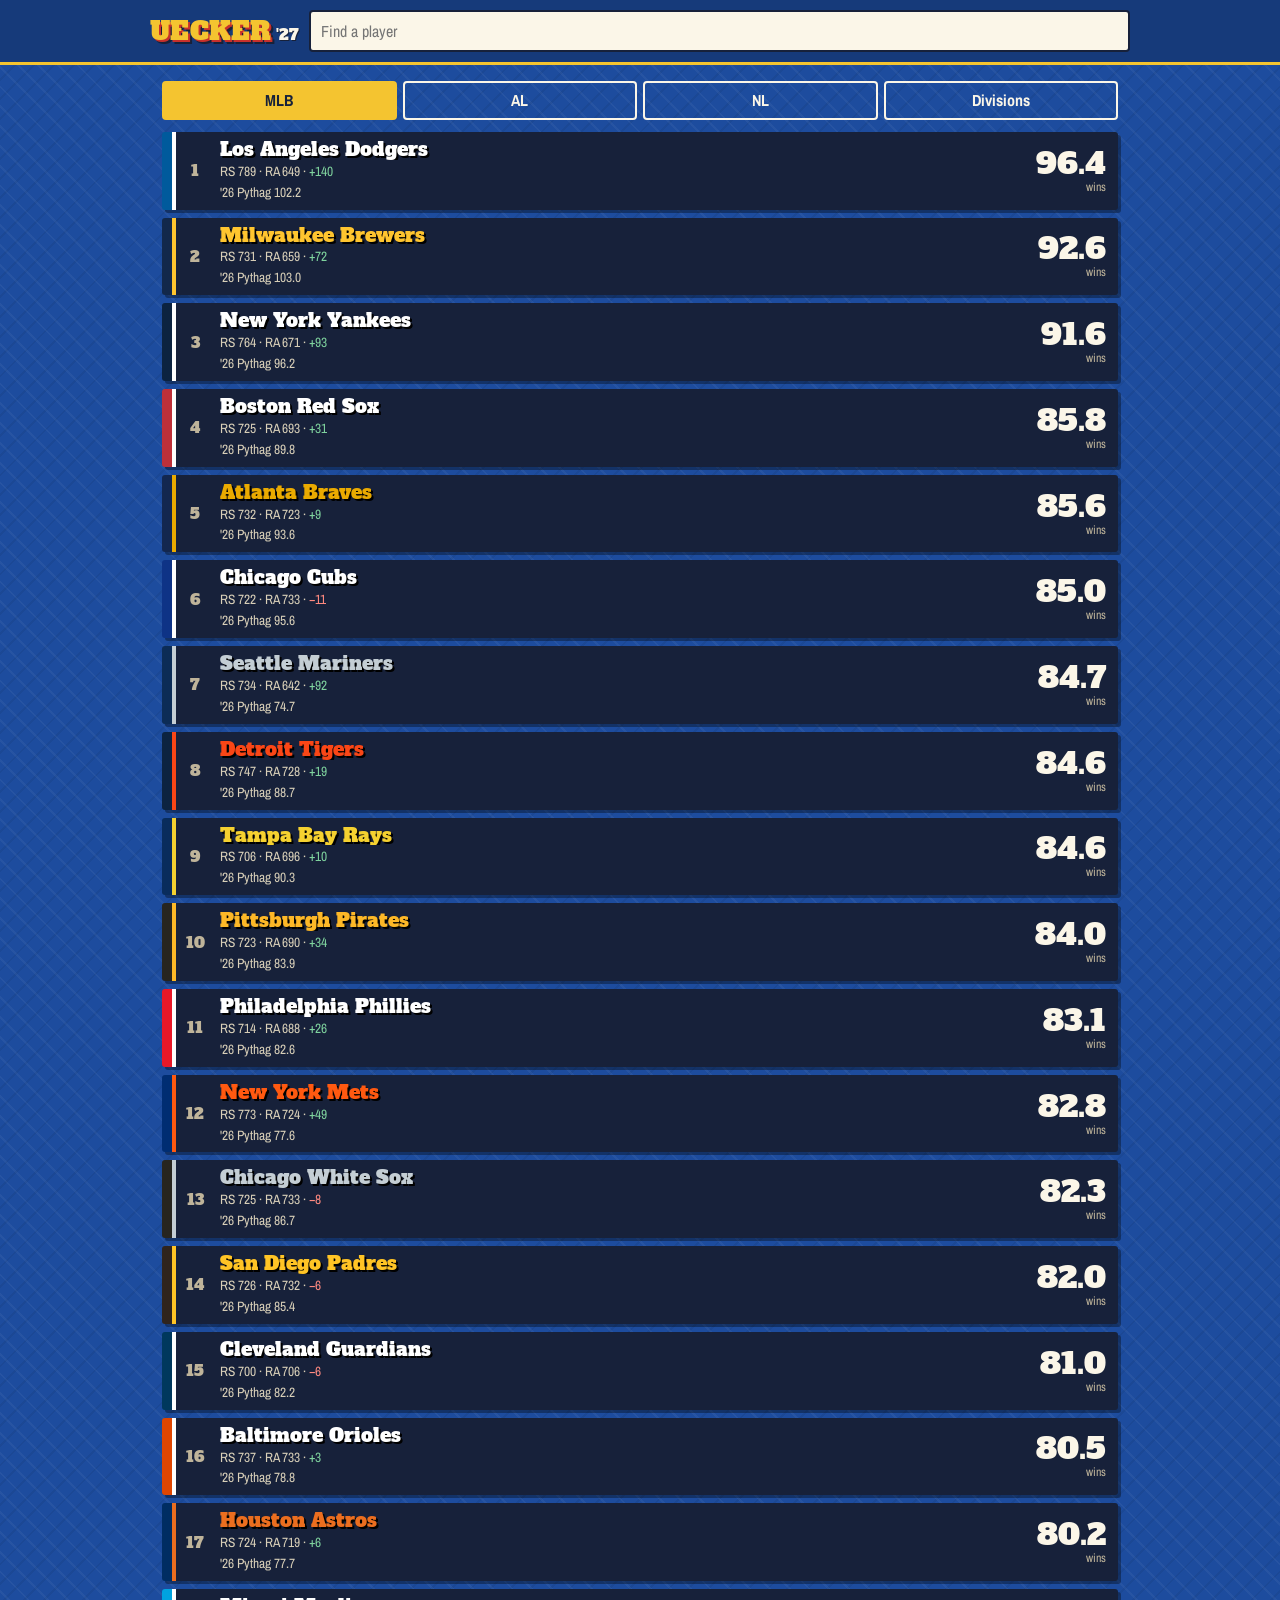
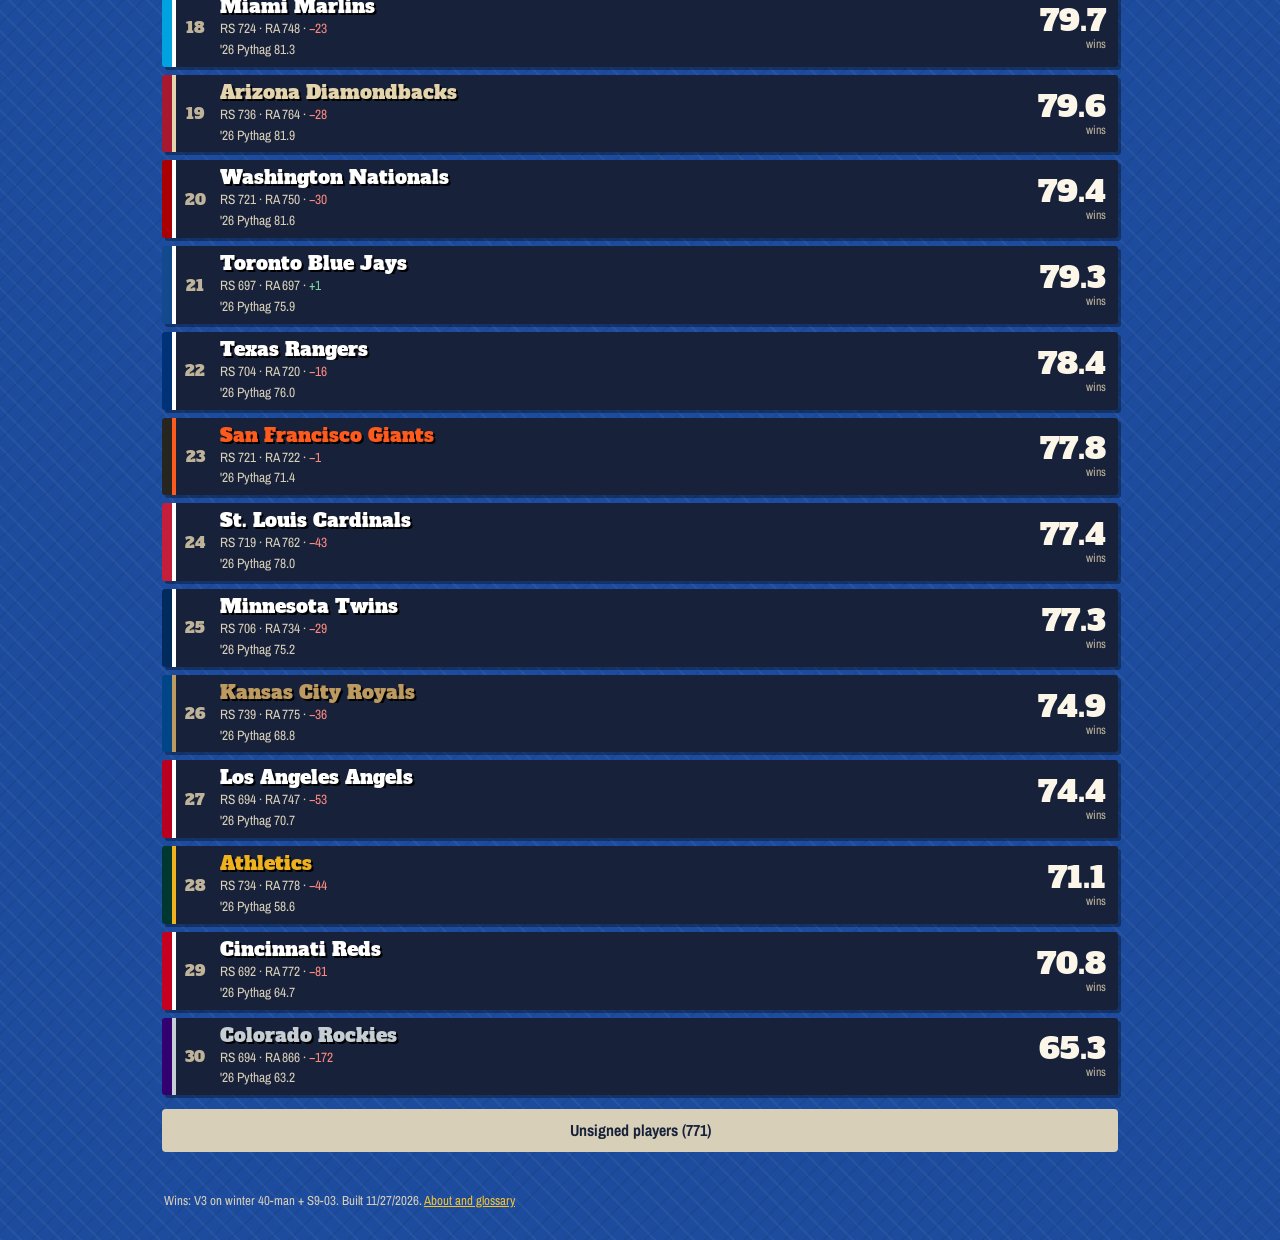
==== site/index.html @ bbf01ca7 "App v1: export 2027 projections, PWA (board, team cards, search, offline), Pages deploy Co-Authored-" ====
<!doctype html>
<html lang="en">
<head>
<meta charset="utf-8">
<meta name="viewport" content="width=device-width, initial-scale=1, viewport-fit=cover">
<meta name="theme-color" content="#163A7A">
<meta name="color-scheme" content="light">
<title>UECKER '27: MLB projections</title>
<link rel="manifest" href="manifest.webmanifest">
<link rel="apple-touch-icon" href="icons/apple-touch-icon.png">
<link rel="preconnect" href="https://fonts.googleapis.com">
<link rel="preconnect" href="https://fonts.gstatic.com" crossorigin>
<link href="https://fonts.googleapis.com/css2?family=Alfa+Slab+One&family=Archivo+Narrow:wght@400;700&family=Courier+Prime:wght@400;700&display=swap" rel="stylesheet">
<style>
/* UECKER app v1. Original 1980s-card-inspired design; no real card-maker marks, team logos or photos. */
:root{
  --wax:#1D4C9E; --wax-dk:#163A7A; --ink:#17213A; --stock:#D8CFB8; --stock-dk:#BFB49A;
  --yellow:#F4C430; --wood:#5B3A22; --wood-lt:#8A5A35; --red:#C8302C; --green:#1F7A4A; --paper:#FBF6E8;
  --slab:"Alfa Slab One",Rockwell,"Roboto Slab",Georgia,serif;
  --body:"Archivo Narrow","Arial Narrow",system-ui,sans-serif;
  --type:"Courier Prime","Courier New",monospace;
}
*{box-sizing:border-box}
html{-webkit-text-size-adjust:100%}
body{margin:0;min-height:100vh;color:var(--paper);font-family:var(--body);font-size:16px;line-height:1.4;
  background:var(--wax);
  background-image:repeating-linear-gradient(45deg,rgba(255,255,255,.045) 0 2px,transparent 2px 14px),
                   repeating-linear-gradient(-45deg,rgba(0,0,0,.06) 0 2px,transparent 2px 14px);}
a{color:inherit}
button{font:inherit;color:inherit}
:focus-visible{outline:3px solid var(--yellow);outline-offset:2px}

/* ---------- masthead ---------- */
.top{position:sticky;top:0;z-index:5;background:var(--wax-dk);border-bottom:3px solid var(--yellow);padding:10px 14px 10px}
.top-row{display:flex;align-items:center;gap:10px;max-width:980px;margin:0 auto}
.brand{font-family:var(--slab);font-size:26px;line-height:1;letter-spacing:.01em;text-decoration:none;color:var(--yellow);
  text-shadow:2px 2px 0 var(--red),4px 4px 0 var(--ink);white-space:nowrap}
.brand small{font-size:15px;color:var(--paper);text-shadow:1px 1px 0 var(--ink);margin-left:4px}
.search{flex:1;min-width:0}
.search input{width:100%;font:inherit;font-size:16px;padding:8px 10px;border:2px solid var(--ink);border-radius:4px;background:var(--paper);color:var(--ink)}
main{max-width:980px;margin:0 auto;padding:14px 12px 40px}

/* ---------- board ---------- */
.seg{display:flex;gap:6px;margin:2px 0 12px}
.seg button{flex:1;background:transparent;border:2px solid var(--paper);border-radius:4px;padding:6px 0;font-weight:700;cursor:pointer}
.seg button[aria-pressed=true]{background:var(--yellow);border-color:var(--yellow);color:var(--ink)}
.board{list-style:none;margin:0;padding:0;display:grid;gap:8px}
.div-h{font-family:var(--slab);font-size:17px;color:var(--yellow);margin:12px 2px 0}
.bar{display:grid;grid-template-columns:30px 1fr auto;align-items:center;gap:10px;text-decoration:none;
  background:var(--ink);border-left:10px solid var(--tc);border-radius:3px;padding:8px 12px 8px 8px;box-shadow:inset 4px 0 0 var(--tc2),3px 3px 0 rgba(0,0,0,.35)}
.bar .rk{font-family:var(--slab);font-size:15px;color:var(--stock-dk);text-align:center}
.bar .nm{min-width:0}
.bar .tn{font-family:var(--slab);font-size:19px;line-height:1.05;color:var(--tc2);
  text-shadow:2px 2px 0 #000;white-space:nowrap;overflow:hidden;text-overflow:ellipsis}
.bar .ln{font-size:13.5px;color:var(--stock);margin-top:2px;font-variant-numeric:tabular-nums}
.bar .w{text-align:right;font-family:var(--slab);font-size:30px;line-height:1;color:var(--paper);font-variant-numeric:tabular-nums}
.bar .w span{display:block;font-family:var(--body);font-size:12px;color:var(--stock-dk);margin-top:2px}
.pos{color:#7FD39E}.neg{color:#FF8A80}
.fa-link{display:block;margin:14px 0 0;text-align:center;background:var(--stock);color:var(--ink);font-weight:700;padding:10px;border-radius:4px;text-decoration:none}

/* ---------- team header ---------- */
.th{background:var(--ink);border-radius:4px;overflow:hidden;box-shadow:3px 3px 0 rgba(0,0,0,.35);margin-bottom:12px}
.th .band{background:var(--tc);padding:10px 12px 8px;font-family:var(--slab);font-size:28px;line-height:1;color:var(--tc2);-webkit-text-stroke:1px var(--ink);text-shadow:2px 2px 0 var(--ink)}
.th .nums{display:grid;grid-template-columns:repeat(4,1fr);text-align:center;padding:10px 4px}
.th .nums b{display:block;font-family:var(--slab);font-size:24px;line-height:1;font-weight:400;font-variant-numeric:tabular-nums}
.th .nums span{font-size:12.5px;color:var(--stock-dk)}
.back-link{display:inline-block;margin:0 0 10px;text-decoration:none;font-weight:700;color:var(--yellow)}
.sub{font-size:13.5px;color:var(--stock);margin:-4px 0 10px}

/* ---------- card grid ---------- */
.grid{display:grid;grid-template-columns:repeat(auto-fill,minmax(158px,1fr));gap:12px}
.card{perspective:900px;aspect-ratio:5/7;cursor:pointer;background:none;border:0;padding:0;text-align:left;width:100%}
.flip{position:relative;width:100%;height:100%;transition:transform .5s cubic-bezier(.3,.7,.3,1);transform-style:preserve-3d}
.card.on .flip{transform:rotateY(180deg)}
@media (prefers-reduced-motion:reduce){.flip{transition:none}}
.face{position:absolute;inset:0;backface-visibility:hidden;-webkit-backface-visibility:hidden;border-radius:6px;overflow:hidden;box-shadow:3px 4px 0 rgba(0,0,0,.4)}

/* front: wood-grain border, framed art, team bar */
.front{padding:7px;background-color:var(--wood);
  background-image:repeating-linear-gradient(92deg,rgba(255,255,255,.07) 0 1px,transparent 1px 5px),
    repeating-linear-gradient(88deg,rgba(0,0,0,.18) 0 2px,transparent 2px 11px),
    linear-gradient(180deg,var(--wood-lt),var(--wood) 40%,#4A2E1A);
  display:flex;flex-direction:column}
.art{position:relative;flex:1;border:3px solid var(--paper);border-radius:2px;overflow:hidden;
  background:repeating-conic-gradient(from 0deg at 50% 115%,var(--tc) 0 7deg,var(--tc3) 7deg 14deg)}
.art .ini{position:absolute;inset:0;display:grid;place-items:center;font-family:var(--slab);font-size:54px;color:var(--tc2);
  -webkit-text-stroke:1.5px var(--ink);text-shadow:3px 3px 0 var(--ink);letter-spacing:-.02em}
.art .val{position:absolute;left:5px;top:5px;background:var(--paper);color:var(--ink);border:2px solid var(--ink);border-radius:3px;
  padding:2px 6px 1px;font-family:var(--slab);font-size:21px;line-height:1;font-variant-numeric:tabular-nums}
.art .val small{display:block;font-family:var(--body);font-size:10.5px;font-weight:700;line-height:1.1}
.art .badge{position:absolute;right:5px;bottom:5px;width:38px;height:38px;border-radius:50%;background:var(--yellow);color:var(--ink);
  border:2px solid var(--ink);display:grid;place-items:center;font-family:var(--slab);font-size:13px}
.plate{background:var(--paper);color:var(--ink);margin-top:6px;border-radius:2px;padding:4px 6px 4px;border-left:8px solid var(--tc)}
.plate .pn{font-family:var(--slab);font-size:15px;line-height:1.1;white-space:nowrap;overflow:hidden;text-overflow:ellipsis}
.plate .pm{font-size:12.5px;display:flex;justify-content:space-between;gap:4px;font-variant-numeric:tabular-nums}

/* back: cardboard stock, typewriter stat lines, trivia panel */
.back{transform:rotateY(180deg);background:var(--stock);color:var(--ink);padding:7px 7px 6px;display:flex;flex-direction:column;
  background-image:radial-gradient(rgba(0,0,0,.05) 1px,transparent 1.2px);background-size:4px 4px;border:3px solid var(--ink)}
.back .bh{background:var(--yellow);border:2px solid var(--ink);border-radius:2px;padding:3px 5px;font-family:var(--slab);font-size:13px;line-height:1.1;
  display:flex;justify-content:space-between;gap:4px}
.back .bh span:first-child{white-space:nowrap;overflow:hidden;text-overflow:ellipsis}
.back .bio{font-family:var(--type);font-size:10.5px;margin:3px 1px 2px}
.back table{width:100%;border-collapse:collapse;font-family:var(--type);font-size:10.5px;font-variant-numeric:tabular-nums}
.back th{font-weight:700;text-align:right;border-bottom:1.5px solid var(--ink);padding:1px 1px}
.back td{text-align:right;padding:1px 1px}
.back th:first-child,.back td:first-child{text-align:left}
.back tr.proj td{white-space:nowrap;background:var(--ink);color:var(--yellow);font-weight:700}
.back .tv{margin-top:auto;display:grid;grid-template-columns:34px 1fr;gap:5px;align-items:center;background:var(--paper);border:2px solid var(--ink);border-radius:3px;padding:4px;font-size:11.5px;line-height:1.2}
.back .tv svg{width:34px;height:34px}

.more{display:block;margin:14px auto 0;background:var(--yellow);color:var(--ink);border:2px solid var(--ink);border-radius:4px;padding:9px 18px;font-weight:700;cursor:pointer}
.empty{background:var(--stock);color:var(--ink);padding:14px;border-radius:4px}

/* ---------- about ---------- */
.about{background:var(--paper);color:var(--ink);border-radius:4px;padding:14px 16px;max-width:68ch}
.about h2{font-family:var(--slab);font-weight:400;font-size:22px;margin:0 0 8px}
.about h3{font-family:var(--slab);font-weight:400;font-size:17px;margin:16px 0 4px}
.about dl{margin:0}.about dt{font-weight:700;margin-top:6px}.about dd{margin:0 0 0 0}
footer{max-width:980px;margin:0 auto;padding:0 14px 30px;font-size:13px;color:var(--stock)}
footer a{color:var(--yellow)}
.more[hidden]{display:none}

</style>
</head>
<body>
<header class="top"><div class="top-row">
  <a class="brand" href="#/">UECKER<small>'27</small></a>
  <label class="search"><span hidden>Search players</span><input id="q" type="search" placeholder="Find a player" autocomplete="off" enterkeyhint="search"></label>
</div></header>
<main id="view" aria-live="polite"><p class="sub">Loading the 2027 board…</p></main>
<footer><span id="built"></span> <a href="#/about">About and glossary</a></footer>
<script>
// UECKER app v1: team board, team pages, flip cards, search. Reads data/teams.json, players.json, meta.json.
(() => {
'use strict';
// [bar colour, letter colour, sunburst alt] per team (colours only; no logos)
const TC = {
  ARI:['#A71930','#E3D4AD','#30CED8'], ATL:['#13274F','#EAAA00','#CE1141'], BAL:['#DF4601','#FFFFFF','#1A1A1A'],
  BOS:['#BD3039','#FFFFFF','#0C2340'], CHC:['#0E3386','#FFFFFF','#CC3433'], CWS:['#27251F','#C4CED4','#5B5B5B'],
  CIN:['#C6011F','#FFFFFF','#1A1A1A'], CLE:['#00385D','#FFFFFF','#E50022'], COL:['#33006F','#C4CED4','#1A1A1A'],
  DET:['#0C2340','#FA4616','#5A6B86'], HOU:['#002D62','#EB6E1F','#F4911E'], KC:['#004687','#BD9B60','#7AB2DD'],
  LAA:['#BA0021','#FFFFFF','#003263'], LAD:['#005A9C','#FFFFFF','#EF3E42'], MIA:['#00A3E0','#FFFFFF','#EF3340'],
  MIL:['#12284B','#FFC52F','#2C5A8F'], MIN:['#002B5C','#FFFFFF','#D31145'], NYM:['#002D72','#FF5910','#4A78B8'],
  NYY:['#0C2340','#FFFFFF','#8A96A8'], ATH:['#003831','#EFB21E','#3E7A52'], PHI:['#E81828','#FFFFFF','#002D72'],
  PIT:['#27251F','#FDB827','#5B5B5B'], SD:['#2F241D','#FFC425','#6B5A48'], SF:['#27251F','#FD5A1E','#5B5B5B'],
  SEA:['#0C2C56','#C4CED4','#005C5C'], STL:['#C41E3A','#FFFFFF','#0C2340'], TB:['#092C5C','#F5D130','#8FBCE6'],
  TEX:['#003278','#FFFFFF','#C0111F'], TOR:['#134A8E','#FFFFFF','#E8291C'], WSH:['#AB0003','#FFFFFF','#14225A'],
  FA:['#6B6B6B','#F4C430','#3A3A3A']};
const $ = s => document.querySelector(s);
const esc = s => String(s ?? '').replace(/[&<>"']/g, c => ({'&':'&amp;','<':'&lt;','>':'&gt;','"':'&quot;',"'":'&#39;'}[c]));
const sgn = (x, d=1) => (x > 0 ? '+' : x < 0 ? '−' : '') + Math.abs(x).toFixed(d);
const f3 = x => x == null ? '—' : x.toFixed(3).replace(/^0/, '').replace(/^-0/, '−');
const sgn3 = x => x == null ? '—' : (x >= 0 ? '+' : '−') + Math.abs(x).toFixed(3).replace(/^0/, '');
let T = [], P = [], M = {}, byTeam = {}, teamById = {};
const view = $('#view');

const colours = ab => { const c = TC[ab] || TC.FA; return `--tc:${c[0]};--tc2:${c[1]};--tc3:${c[2]}`; };
const initials = n => n.split(/\s+/).filter(w => !/^(Jr\.?|Sr\.?|II|III|IV)$/.test(w)).map(w => w[0]).slice(0, 2).join('').toUpperCase();
const role = p => {
  if (p.k === 'hit') return p.pos === 'TWP' ? 'DH' : (p.pos || '—');
  const last = p.h[p.h.length - 1];
  return last && last[8] / Math.max(1, last[7]) >= 0.5 ? 'SP' : 'RP';
};

// ---------- cards
const TRIV = `<svg viewBox="0 0 40 40" aria-hidden="true"><circle cx="20" cy="20" r="17" fill="#FBF6E8" stroke="#17213A" stroke-width="2.5"/>
<path d="M9 9c4 4 4 18 0 22M31 9c-4 4-4 18 0 22" fill="none" stroke="#C8302C" stroke-width="2" stroke-dasharray="2.5 2"/>
<circle cx="15" cy="17" r="2" fill="#17213A"/><circle cx="25" cy="17" r="2" fill="#17213A"/><path d="M14 24q6 5 12 0" fill="none" stroke="#17213A" stroke-width="2" stroke-linecap="round"/></svg>`;

function card(p) {
  const t = teamById[p.t], ab = t ? t.ab : 'FA';
  const hit = p.k === 'hit', r = role(p);
  const unit = hit ? 'PA' : 'BF';
  const rows = p.h.map(h => hit
    ? `<tr><td>'${String(h[0]).slice(2)}</td><td>${h[1]}</td><td>${h[4]}</td><td>${h[5]}</td><td>${h[6]}</td><td>${f3(h[2])}</td><td>${sgn3(h[3])}</td></tr>`
    : `<tr><td>'${String(h[0]).slice(2)}</td><td>${h[1]}</td><td>${h[2].toFixed(0)}</td><td>${h[3]}</td><td>${h[4]}</td><td>${h[5]}</td><td>${h[6].toFixed(2)}</td></tr>`).join('');
  const proj = hit
    ? `<tr class="proj"><td>'27</td><td>${p.pt}</td><td colspan="4">${sgn(p.runs)} runs</td><td>${sgn3(p.rate)}</td></tr>`
    : `<tr class="proj"><td>'27</td><td>${p.pt}</td><td colspan="4">${sgn(p.runs)} runs</td><td>${sgn(p.rate, 2)}</td></tr>`;
  const head = hit ? '<th>YR</th><th>PA</th><th>HR</th><th>BB</th><th>SO</th><th>wOBA</th><th>REL</th>'
                   : '<th>YR</th><th>BF</th><th>IP</th><th>K</th><th>BB</th><th>HR</th><th>RA9</th>';
  const bt = p.b && p.th ? `B/T ${p.b}/${p.th}` : '';
  return `<button class="card" style="${colours(ab)}" aria-label="${esc(p.n)}, ${sgn(p.runs)} runs. Tap to flip">
  <div class="flip">
    <div class="face front">
      <div class="art"><div class="ini">${esc(initials(p.n))}</div>
        <div class="val">${sgn(p.runs)}<small>runs vs avg</small></div><div class="badge">${esc(r)}</div></div>
      <div class="plate"><div class="pn">${esc(p.n)}</div>
        <div class="pm"><span>${esc(ab)}${p.age ? ' · age ' + Math.floor(p.age) : ''}</span><span>${p.pt} ${unit}</span></div></div>
    </div>
    <div class="face back">
      <div class="bh"><span>${esc(p.n)}</span><span>${esc(r)}</span></div>
      <div class="bio">${esc(bt)}${p.age ? `${bt ? ', ' : ''}age ${p.age.toFixed(1)} in '27` : ''}</div>
      <table><thead><tr>${head}</tr></thead><tbody>${rows}${proj}</tbody></table>
      <div class="tv">${TRIV}<span>${esc(p.tv)}</span></div>
    </div>
  </div></button>`;
}

function grid(list, step = 40) {
  let n = 0;
  const wrap = document.createElement('div');
  const g = document.createElement('div'); g.className = 'grid';
  const btn = document.createElement('button'); btn.className = 'more';
  const add = () => {
    g.insertAdjacentHTML('beforeend', list.slice(n, n + step).map(card).join(''));
    n += step; btn.hidden = n >= list.length; btn.textContent = `Show ${Math.min(step, list.length - n)} more`;
  };
  btn.onclick = add; add();
  wrap.append(g, btn);
  return wrap;
}

// ---------- views
let league = 'MLB';
function board() {
  const seg = ['MLB', 'AL', 'NL', 'Divisions'].map(x => `<button aria-pressed="${league === x}" data-l="${x}">${x}</button>`).join('');
  const sorted = [...T].sort((a, b) => b.w - a.w);
  const bar = (t, i) => `<li><a class="bar" href="#/team/${t.id}" style="${colours(t.ab)}">
    <span class="rk">${i + 1}</span>
    <span class="nm"><div class="tn">${esc(t.name)}</div>
      <div class="ln">RS ${t.rs} · RA ${t.ra} · <span class="${t.rd >= 0 ? 'pos' : 'neg'}">${sgn(t.rd, 0)}</span></div>
      <div class="ln">'26 Pythag ${t.py.toFixed(1)}</div></span>
    <span class="w">${t.w.toFixed(1)}<span>wins</span></span></a></li>`;
  let body;
  if (league === 'Divisions') {
    const divs = ['AL East', 'AL Central', 'AL West', 'NL East', 'NL Central', 'NL West'];
    body = divs.map(d => `<h2 class="div-h">${d}</h2><ol class="board">${sorted.filter(t => t.div === d).map(bar).join('')}</ol>`).join('');
  } else {
    const l = sorted.filter(t => league === 'MLB' || (t.div || '').startsWith(league));
    body = `<ol class="board">${l.map(bar).join('')}</ol>`;
  }
  view.innerHTML = `<div class="seg" role="group" aria-label="League">${seg}</div>${body}
    <a class="fa-link" href="#/team/fa">Unsigned players (${(byTeam.fa || []).length})</a>`;
  view.querySelectorAll('.seg button').forEach(b => b.onclick = () => { league = b.dataset.l; board(); });
}

let side = 'hit';
function teamPage(id) {
  const fa = id === 'fa', t = fa ? null : teamById[id];
  if (!fa && !t) { view.innerHTML = '<p class="empty">No team with that id. <a href="#/">Back to the board</a>.</p>'; return; }
  const list = (byTeam[fa ? 'fa' : id] || []).filter(p => p.k === side).sort((a, b) => b.runs - a.runs);
  const nH = (byTeam[fa ? 'fa' : id] || []).filter(p => p.k === 'hit').length;
  const head = fa
    ? `<div class="th" style="${colours('FA')}"><div class="band">Unsigned</div>
       <p class="sub" style="padding:8px 12px 0;margin:0 0 10px">Players with projected playing time and no 40-man spot today. Not counted in any team's total.</p></div>`
    : `<div class="th" style="${colours(t.ab)}"><div class="band">${esc(t.name)}</div>
       <div class="nums"><div><b>${t.w.toFixed(1)}</b><span>wins</span></div><div><b>${t.rs}</b><span>runs scored</span></div>
       <div><b>${t.ra}</b><span>runs allowed</span></div><div><b>${t.py.toFixed(1)}</b><span>'26 Pythag</span></div></div></div>`;
  view.innerHTML = `<a class="back-link" href="#/">‹ Board</a>${head}
    <div class="seg" role="group" aria-label="Side"><button aria-pressed="${side === 'hit'}" data-s="hit">Hitters (${nH})</button>
    <button aria-pressed="${side === 'pit'}" data-s="pit">Pitchers (${(byTeam[fa ? 'fa' : id] || []).length - nH})</button></div>
    <p class="sub">Sorted by projected runs vs an average player. Tap a card to flip it.</p>`;
  view.querySelectorAll('.seg button').forEach(b => b.onclick = () => { side = b.dataset.s; teamPage(id); });
  view.append(list.length ? grid(list) : Object.assign(document.createElement('p'), {className: 'empty', textContent: 'No projected players.'}));
}

function searchPage(q) {
  const k = q.trim().toLowerCase().normalize('NFD').replace(/[̀-ͯ]/g, '');
  const hits = k.length < 2 ? [] : P.filter(p => p._s.includes(k)).sort((a, b) => b.runs - a.runs);
  view.innerHTML = k.length < 2 ? '<p class="empty">Type at least two letters of a player\'s name.</p>'
    : `<p class="sub">${hits.length} player card${hits.length === 1 ? '' : 's'} for “${esc(q)}”</p>`;
  if (hits.length) view.append(grid(hits, 24));
  else if (k.length >= 2) view.insertAdjacentHTML('beforeend', '<p class="empty">No projected player matches that name. Check the spelling, or try a last name.</p>');
}

function about() {
  const L = M.labels || {};
  view.innerHTML = `<a class="back-link" href="#/">‹ Board</a><div class="about">
  <h2>About UECKER ${M.season}</h2>
  <p>Unified Expected Contribution &amp; Key Efficiency Ratings: a ground-up projection model for the ${M.season} season. Every number here comes from the shipped model; Vegas is never an input.</p>
  <h3>Models in use</h3><ul><li>${esc(L.wins)}</li><li>${esc(L.hit)}</li><li>${esc(L.pit)}</li><li>${esc(L.pt)}</li></ul>
  <p>Data last built ${esc(new Date(M.built).toLocaleString())}.</p>
  <h3>Glossary</h3><dl>
   <dt>Runs vs avg</dt><dd>Projected runs above an average player over the projected playing time. Hitters: runs created; pitchers: runs saved. 0 is league average.</dd>
   <dt>PA / BF</dt><dd>Projected plate appearances (hitters) or batters faced (pitchers).</dd>
   <dt>wOBA, REL</dt><dd>Weighted on-base average, and the same relative to that season's league (+.020 is 20 points better).</dd>
   <dt>RA9</dt><dd>Runs allowed per nine innings. A pitcher's '27 row shows projected RA9 relative to league (negative is better).</dd>
   <dt>RS, RA</dt><dd>Projected team runs scored and allowed.</dd>
   <dt>'26 Pythag</dt><dd>Wins last season's runs scored and allowed would have predicted.</dd>
   <dt>SP / RP</dt><dd>Starter if he started at least half his games last season. Role editing comes in a later version.</dd>
  </dl></div>`;
}

function route() {
  const h = decodeURIComponent(location.hash.slice(1) || '/');
  const [, a, b] = h.split('/');
  if (a !== 's') $('#q').value = '';
  if (a === 'team') teamPage(b === 'fa' ? 'fa' : +b);
  else if (a === 's') searchPage(b || '');
  else if (a === 'about') about();
  else board();
  if (a !== 's') window.scrollTo(0, 0);
}

view.addEventListener('click', e => { const c = e.target.closest('.card'); if (c) c.classList.toggle('on'); });
let qt;
$('#q').addEventListener('input', e => { clearTimeout(qt); qt = setTimeout(() => {
  const v = e.target.value; history.replaceState(null, '', v ? '#/s/' + encodeURIComponent(v) : '#/'); route(); }, 150); });

const getJSON = u => fetch(u).then(r => { if (!r.ok) throw new Error(r.status + ' ' + u); return r.json(); });
Promise.all(['data/teams.json', 'data/players.json', 'data/meta.json'].map(getJSON)).then(([t, p, m]) => {
  T = t; P = p; M = m;
  T.forEach(x => teamById[x.id] = x);
  P.forEach(x => { x._s = x.n.toLowerCase().normalize('NFD').replace(/[̀-ͯ]/g, ''); (byTeam[x.t ?? 'fa'] ||= []).push(x); });
  $('#built').textContent = `${M.labels.wins}. Built ${new Date(M.built).toLocaleDateString()}.`;
  window.addEventListener('hashchange', route); route();
}).catch(e => { view.innerHTML = `<p class="empty">The projections didn't load (${esc(e.message)}). Reconnect and pull to refresh.</p>`; });

if ('serviceWorker' in navigator) navigator.serviceWorker.register('sw.js').catch(() => {});
})();

</script>
</body>
</html>
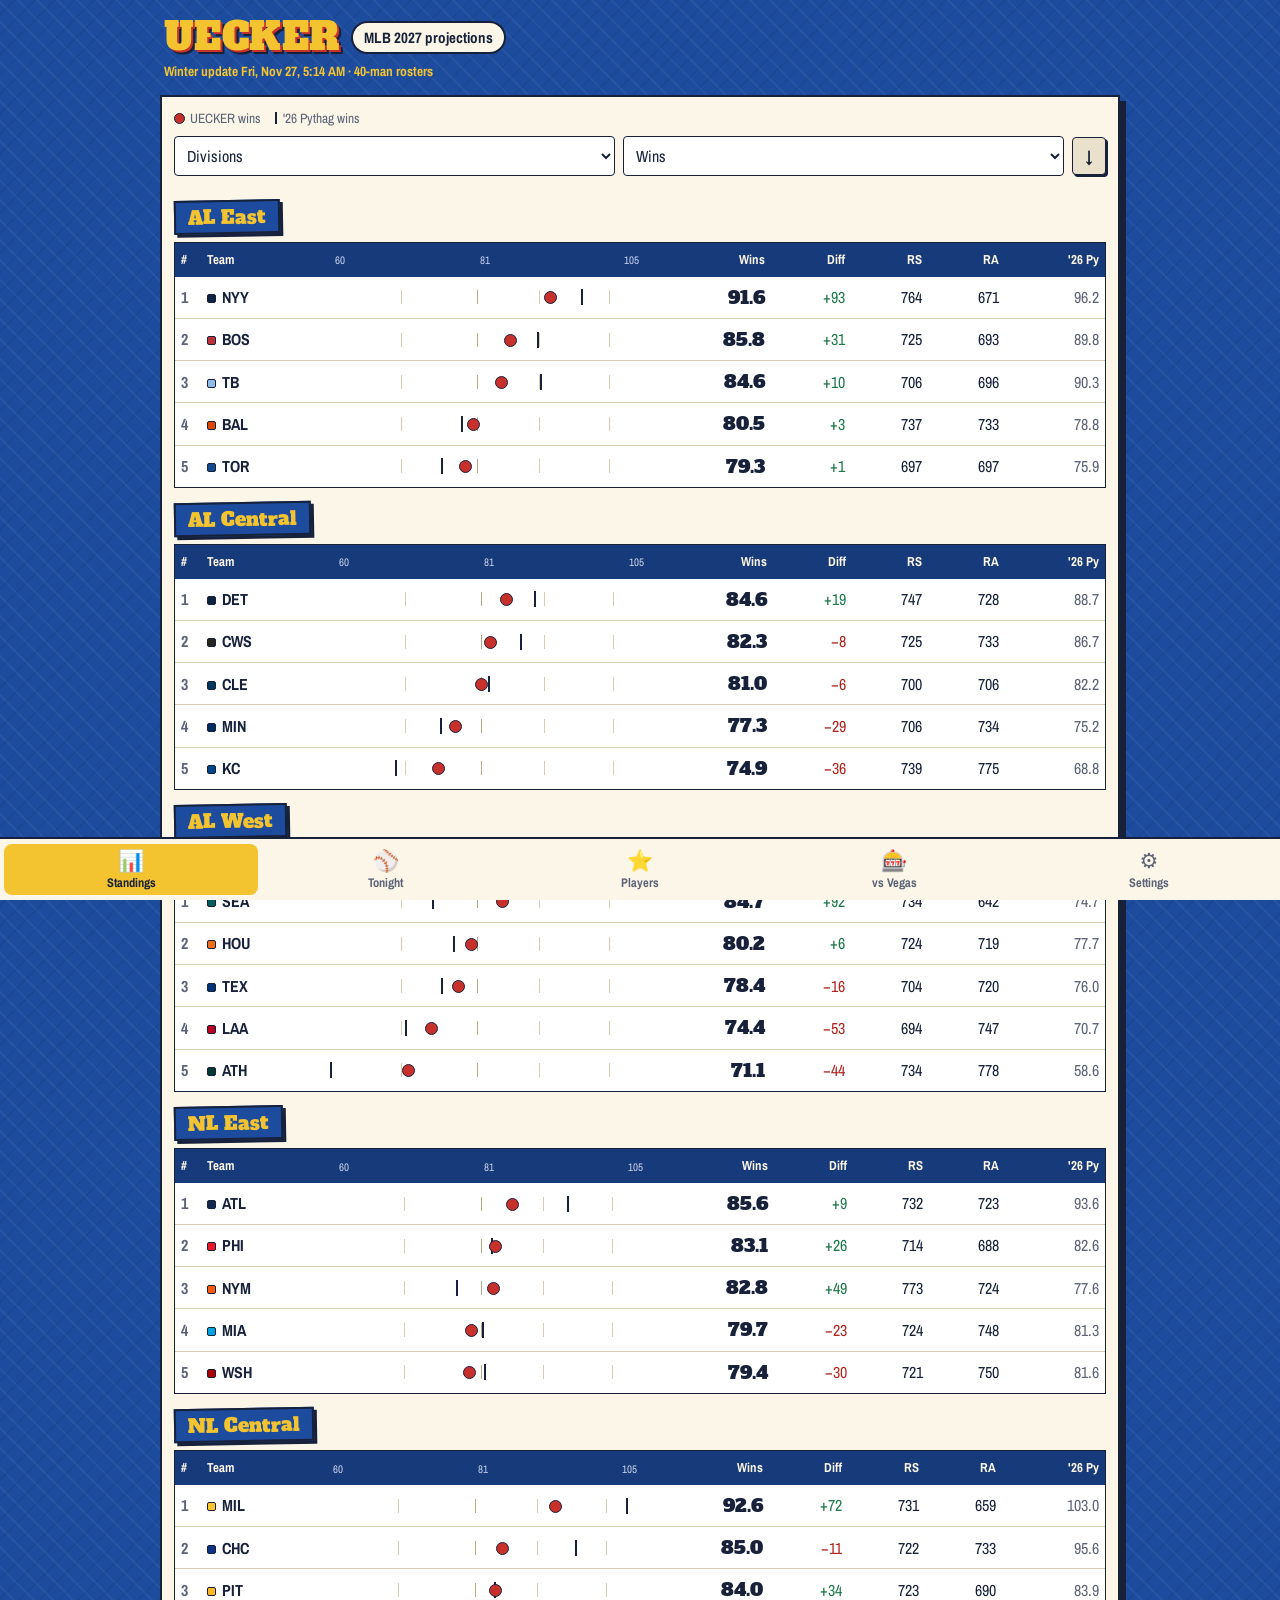
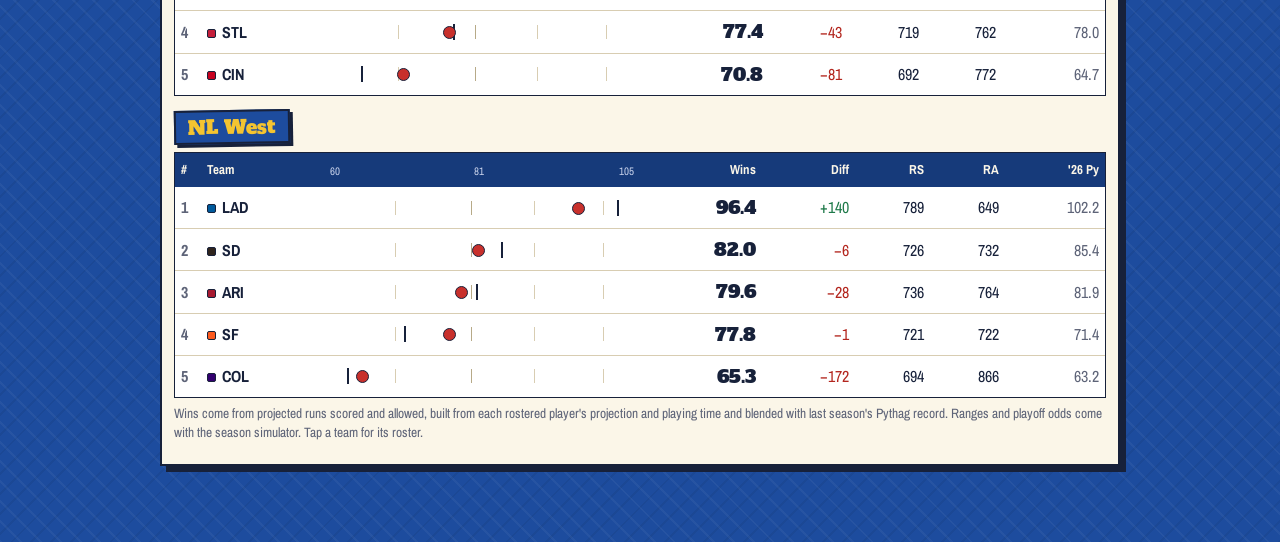
==== commit b638c8f1: "App: JIMBO layout (bottom tabs, standings table, players table, detail views, placeholders) Co-Autho" ====
--- a/site/index.html
+++ b/site/index.html
@@ -12,301 +12,383 @@
 <link rel="preconnect" href="https://fonts.gstatic.com" crossorigin>
 <link href="https://fonts.googleapis.com/css2?family=Alfa+Slab+One&family=Archivo+Narrow:wght@400;700&family=Courier+Prime:wght@400;700&display=swap" rel="stylesheet">
 <style>
-/* UECKER app v1. Original 1980s-card-inspired design; no real card-maker marks, team logos or photos. */
+/* UECKER app. Layout follows JIMBO (header, framed panel, bottom tab bar, tables, detail tiles); colours are UECKER's own
+   80s wax-pack blue, card-stock yellow and ink. No real card-maker marks, team logos or photos. */
 :root{
-  --wax:#1D4C9E; --wax-dk:#163A7A; --ink:#17213A; --stock:#D8CFB8; --stock-dk:#BFB49A;
-  --yellow:#F4C430; --wood:#5B3A22; --wood-lt:#8A5A35; --red:#C8302C; --green:#1F7A4A; --paper:#FBF6E8;
+  --wax:#1D4C9E; --wax-dk:#163A7A; --ink:#17213A; --stock:#E9E1CC; --paper:#FBF6E8; --rule:#D8CDB2; --muted:#5E6478;
+  --yellow:#F4C430; --red:#C8302C; --pos:#1F7A4A; --neg:#B3261E; --wood:#5B3A22;
   --slab:"Alfa Slab One",Rockwell,"Roboto Slab",Georgia,serif;
   --body:"Archivo Narrow","Arial Narrow",system-ui,sans-serif;
   --type:"Courier Prime","Courier New",monospace;
+  --navh:64px;
 }
 *{box-sizing:border-box}
 html{-webkit-text-size-adjust:100%}
-body{margin:0;min-height:100vh;color:var(--paper);font-family:var(--body);font-size:16px;line-height:1.4;
+body{margin:0;min-height:100vh;color:var(--ink);font-family:var(--body);font-size:16px;line-height:1.4;padding-bottom:calc(var(--navh) + env(safe-area-inset-bottom) + 12px);
   background:var(--wax);
   background-image:repeating-linear-gradient(45deg,rgba(255,255,255,.045) 0 2px,transparent 2px 14px),
                    repeating-linear-gradient(-45deg,rgba(0,0,0,.06) 0 2px,transparent 2px 14px);}
 a{color:inherit}
-button{font:inherit;color:inherit}
+button,select,input{font:inherit;color:inherit}
 :focus-visible{outline:3px solid var(--yellow);outline-offset:2px}
-
-/* ---------- masthead ---------- */
-.top{position:sticky;top:0;z-index:5;background:var(--wax-dk);border-bottom:3px solid var(--yellow);padding:10px 14px 10px}
-.top-row{display:flex;align-items:center;gap:10px;max-width:980px;margin:0 auto}
-.brand{font-family:var(--slab);font-size:26px;line-height:1;letter-spacing:.01em;text-decoration:none;color:var(--yellow);
-  text-shadow:2px 2px 0 var(--red),4px 4px 0 var(--ink);white-space:nowrap}
-.brand small{font-size:15px;color:var(--paper);text-shadow:1px 1px 0 var(--ink);margin-left:4px}
-.search{flex:1;min-width:0}
-.search input{width:100%;font:inherit;font-size:16px;padding:8px 10px;border:2px solid var(--ink);border-radius:4px;background:var(--paper);color:var(--ink)}
-main{max-width:980px;margin:0 auto;padding:14px 12px 40px}
-
-/* ---------- board ---------- */
-.seg{display:flex;gap:6px;margin:2px 0 12px}
-.seg button{flex:1;background:transparent;border:2px solid var(--paper);border-radius:4px;padding:6px 0;font-weight:700;cursor:pointer}
-.seg button[aria-pressed=true]{background:var(--yellow);border-color:var(--yellow);color:var(--ink)}
-.board{list-style:none;margin:0;padding:0;display:grid;gap:8px}
-.div-h{font-family:var(--slab);font-size:17px;color:var(--yellow);margin:12px 2px 0}
-.bar{display:grid;grid-template-columns:30px 1fr auto;align-items:center;gap:10px;text-decoration:none;
-  background:var(--ink);border-left:10px solid var(--tc);border-radius:3px;padding:8px 12px 8px 8px;box-shadow:inset 4px 0 0 var(--tc2),3px 3px 0 rgba(0,0,0,.35)}
-.bar .rk{font-family:var(--slab);font-size:15px;color:var(--stock-dk);text-align:center}
-.bar .nm{min-width:0}
-.bar .tn{font-family:var(--slab);font-size:19px;line-height:1.05;color:var(--tc2);
-  text-shadow:2px 2px 0 #000;white-space:nowrap;overflow:hidden;text-overflow:ellipsis}
-.bar .ln{font-size:13.5px;color:var(--stock);margin-top:2px;font-variant-numeric:tabular-nums}
-.bar .w{text-align:right;font-family:var(--slab);font-size:30px;line-height:1;color:var(--paper);font-variant-numeric:tabular-nums}
-.bar .w span{display:block;font-family:var(--body);font-size:12px;color:var(--stock-dk);margin-top:2px}
-.pos{color:#7FD39E}.neg{color:#FF8A80}
-.fa-link{display:block;margin:14px 0 0;text-align:center;background:var(--stock);color:var(--ink);font-weight:700;padding:10px;border-radius:4px;text-decoration:none}
-
-/* ---------- team header ---------- */
-.th{background:var(--ink);border-radius:4px;overflow:hidden;box-shadow:3px 3px 0 rgba(0,0,0,.35);margin-bottom:12px}
-.th .band{background:var(--tc);padding:10px 12px 8px;font-family:var(--slab);font-size:28px;line-height:1;color:var(--tc2);-webkit-text-stroke:1px var(--ink);text-shadow:2px 2px 0 var(--ink)}
-.th .nums{display:grid;grid-template-columns:repeat(4,1fr);text-align:center;padding:10px 4px}
-.th .nums b{display:block;font-family:var(--slab);font-size:24px;line-height:1;font-weight:400;font-variant-numeric:tabular-nums}
-.th .nums span{font-size:12.5px;color:var(--stock-dk)}
-.back-link{display:inline-block;margin:0 0 10px;text-decoration:none;font-weight:700;color:var(--yellow)}
-.sub{font-size:13.5px;color:var(--stock);margin:-4px 0 10px}
-
-/* ---------- card grid ---------- */
-.grid{display:grid;grid-template-columns:repeat(auto-fill,minmax(158px,1fr));gap:12px}
-.card{perspective:900px;aspect-ratio:5/7;cursor:pointer;background:none;border:0;padding:0;text-align:left;width:100%}
-.flip{position:relative;width:100%;height:100%;transition:transform .5s cubic-bezier(.3,.7,.3,1);transform-style:preserve-3d}
-.card.on .flip{transform:rotateY(180deg)}
-@media (prefers-reduced-motion:reduce){.flip{transition:none}}
-.face{position:absolute;inset:0;backface-visibility:hidden;-webkit-backface-visibility:hidden;border-radius:6px;overflow:hidden;box-shadow:3px 4px 0 rgba(0,0,0,.4)}
-
-/* front: wood-grain border, framed art, team bar */
-.front{padding:7px;background-color:var(--wood);
-  background-image:repeating-linear-gradient(92deg,rgba(255,255,255,.07) 0 1px,transparent 1px 5px),
-    repeating-linear-gradient(88deg,rgba(0,0,0,.18) 0 2px,transparent 2px 11px),
-    linear-gradient(180deg,var(--wood-lt),var(--wood) 40%,#4A2E1A);
-  display:flex;flex-direction:column}
-.art{position:relative;flex:1;border:3px solid var(--paper);border-radius:2px;overflow:hidden;
-  background:repeating-conic-gradient(from 0deg at 50% 115%,var(--tc) 0 7deg,var(--tc3) 7deg 14deg)}
-.art .ini{position:absolute;inset:0;display:grid;place-items:center;font-family:var(--slab);font-size:54px;color:var(--tc2);
-  -webkit-text-stroke:1.5px var(--ink);text-shadow:3px 3px 0 var(--ink);letter-spacing:-.02em}
-.art .val{position:absolute;left:5px;top:5px;background:var(--paper);color:var(--ink);border:2px solid var(--ink);border-radius:3px;
-  padding:2px 6px 1px;font-family:var(--slab);font-size:21px;line-height:1;font-variant-numeric:tabular-nums}
-.art .val small{display:block;font-family:var(--body);font-size:10.5px;font-weight:700;line-height:1.1}
-.art .badge{position:absolute;right:5px;bottom:5px;width:38px;height:38px;border-radius:50%;background:var(--yellow);color:var(--ink);
-  border:2px solid var(--ink);display:grid;place-items:center;font-family:var(--slab);font-size:13px}
-.plate{background:var(--paper);color:var(--ink);margin-top:6px;border-radius:2px;padding:4px 6px 4px;border-left:8px solid var(--tc)}
-.plate .pn{font-family:var(--slab);font-size:15px;line-height:1.1;white-space:nowrap;overflow:hidden;text-overflow:ellipsis}
-.plate .pm{font-size:12.5px;display:flex;justify-content:space-between;gap:4px;font-variant-numeric:tabular-nums}
-
-/* back: cardboard stock, typewriter stat lines, trivia panel */
-.back{transform:rotateY(180deg);background:var(--stock);color:var(--ink);padding:7px 7px 6px;display:flex;flex-direction:column;
-  background-image:radial-gradient(rgba(0,0,0,.05) 1px,transparent 1.2px);background-size:4px 4px;border:3px solid var(--ink)}
-.back .bh{background:var(--yellow);border:2px solid var(--ink);border-radius:2px;padding:3px 5px;font-family:var(--slab);font-size:13px;line-height:1.1;
-  display:flex;justify-content:space-between;gap:4px}
-.back .bh span:first-child{white-space:nowrap;overflow:hidden;text-overflow:ellipsis}
-.back .bio{font-family:var(--type);font-size:10.5px;margin:3px 1px 2px}
-.back table{width:100%;border-collapse:collapse;font-family:var(--type);font-size:10.5px;font-variant-numeric:tabular-nums}
-.back th{font-weight:700;text-align:right;border-bottom:1.5px solid var(--ink);padding:1px 1px}
-.back td{text-align:right;padding:1px 1px}
-.back th:first-child,.back td:first-child{text-align:left}
-.back tr.proj td{white-space:nowrap;background:var(--ink);color:var(--yellow);font-weight:700}
-.back .tv{margin-top:auto;display:grid;grid-template-columns:34px 1fr;gap:5px;align-items:center;background:var(--paper);border:2px solid var(--ink);border-radius:3px;padding:4px;font-size:11.5px;line-height:1.2}
-.back .tv svg{width:34px;height:34px}
-
-.more{display:block;margin:14px auto 0;background:var(--yellow);color:var(--ink);border:2px solid var(--ink);border-radius:4px;padding:9px 18px;font-weight:700;cursor:pointer}
-.empty{background:var(--stock);color:var(--ink);padding:14px;border-radius:4px}
-
-/* ---------- about ---------- */
-.about{background:var(--paper);color:var(--ink);border-radius:4px;padding:14px 16px;max-width:68ch}
-.about h2{font-family:var(--slab);font-weight:400;font-size:22px;margin:0 0 8px}
-.about h3{font-family:var(--slab);font-weight:400;font-size:17px;margin:16px 0 4px}
-.about dl{margin:0}.about dt{font-weight:700;margin-top:6px}.about dd{margin:0 0 0 0}
-footer{max-width:980px;margin:0 auto;padding:0 14px 30px;font-size:13px;color:var(--stock)}
-footer a{color:var(--yellow)}
-.more[hidden]{display:none}
+[hidden]{display:none !important}
+.pos{color:var(--pos)}.neg{color:var(--neg)}
+
+/* ---------- header ---------- */
+header{max-width:980px;margin:0 auto;padding:18px 14px 4px;color:var(--paper)}
+h1{margin:0 0 6px;display:flex;align-items:center;flex-wrap:wrap;gap:8px 12px}
+.brand{font-family:var(--slab);font-weight:400;font-size:38px;line-height:1;letter-spacing:.01em;color:var(--yellow);text-decoration:none;
+  text-shadow:2px 2px 0 var(--red),4px 4px 0 var(--ink)}
+.h1sub{font-family:var(--body);font-weight:700;font-size:15px;background:var(--paper);color:var(--ink);padding:4px 11px;border-radius:999px;border:2px solid var(--ink)}
+.fresh{font-size:13.5px;font-weight:700;color:var(--yellow);margin:0 0 10px}
+
+/* ---------- framed panel ---------- */
+main{max-width:980px;margin:0 auto;padding:0 10px}
+.panel{background:var(--paper);border:2px solid var(--ink);box-shadow:6px 6px 0 var(--ink);padding:12px 12px 16px;min-height:60vh}
+h2.sec{display:inline-block;font-family:var(--slab);font-weight:400;font-size:19px;line-height:1.1;margin:14px 0 8px;padding:5px 12px 4px;
+  background:var(--wax);color:var(--yellow);border:2px solid var(--ink);box-shadow:3px 3px 0 var(--ink);transform:rotate(-1deg)}
+h2.sec:first-child{margin-top:2px}
+.note{font-size:13.5px;color:var(--muted);margin:6px 0}
+.legend{display:flex;flex-wrap:wrap;gap:4px 14px;font-size:13.5px;color:var(--muted);margin:0 0 8px}
+.lg-dot{display:inline-block;width:11px;height:11px;border-radius:50%;background:var(--red);border:1.5px solid var(--ink);vertical-align:-1px;margin-right:5px}
+.lg-tick{display:inline-block;width:2px;height:12px;background:var(--ink);vertical-align:-1px;margin-right:6px}
+
+/* ---------- controls ---------- */
+.tools{display:flex;flex-wrap:wrap;gap:8px;align-items:center;margin:0 0 10px}
+.tools select,.tools input{border:1.5px solid var(--ink);border-radius:4px;background:#fff;padding:7px 8px;font-size:16px;min-width:0}
+.tools input{flex:1 1 160px}
+.tools select{flex:1 1 130px}
+.btn{border:1.5px solid var(--ink);border-radius:4px;background:var(--stock);padding:7px 12px;font-weight:700;cursor:pointer;box-shadow:2px 2px 0 var(--ink)}
+.btn:active{transform:translate(1px,1px);box-shadow:1px 1px 0 var(--ink)}
+.more{display:block;margin:12px auto 0}
+.seg{display:inline-flex;border:1.5px solid var(--ink);border-radius:5px;overflow:hidden;margin:0 0 10px}
+.seg button{border:0;background:#fff;padding:7px 12px;font-weight:700;cursor:pointer}
+.seg button+button{border-left:1.5px solid var(--ink)}
+.seg button[aria-pressed=true]{background:var(--ink);color:var(--yellow)}
+.count{font-size:13.5px;color:var(--muted)}
+
+/* ---------- tables ---------- */
+.tbl{overflow-x:auto;border:1.5px solid var(--ink);background:#fff}
+table{border-collapse:collapse;width:100%;font-variant-numeric:tabular-nums}
+th{font-size:13px;font-weight:700;text-align:right;padding:8px 6px;background:var(--wax-dk);color:var(--paper);white-space:nowrap;vertical-align:bottom}
+th button{background:none;border:0;padding:0;font-weight:700;cursor:pointer;color:inherit}
+th[aria-sort] button{color:var(--yellow);text-decoration:underline;text-underline-offset:3px}
+td{padding:8px 6px;text-align:right;border-bottom:1px solid var(--rule);vertical-align:middle}
+tbody tr:last-child td{border-bottom:0}
+.l{text-align:left}
+td.rk{color:var(--muted);font-weight:700;width:26px}
+.tm{font-weight:700;white-space:nowrap}
+.tm a,.nm a{text-decoration:none}
+.tm a:hover,.nm a:hover{text-decoration:underline}
+.chip{display:inline-block;width:9px;height:9px;border-radius:2px;margin-right:6px;background:var(--tc);border:1px solid var(--ink);vertical-align:0}
+.w{font-family:var(--slab);font-weight:400;font-size:18px}
+.nm{font-weight:700}
+.nm .sub{display:block;font-weight:400;font-size:13px;color:var(--muted)}
+.big{font-weight:700;font-size:17px}
+.dim{color:var(--muted)}
+/* wins dot chart */
+td.ch{width:34%;min-width:110px;padding-left:2px;padding-right:2px}
+.chart{position:relative;height:18px}
+.chart .gl{position:absolute;top:2px;bottom:2px;width:1px;background:var(--rule)}
+.chart .gl.mid{background:#B7AA88}
+.chart .dot{position:absolute;top:3px;width:13px;height:13px;margin-left:-6.5px;border-radius:50%;background:var(--red);border:1.5px solid var(--ink)}
+.chart .py{position:absolute;top:1px;bottom:1px;width:2px;margin-left:-1px;background:var(--ink)}
+.axis{display:flex;justify-content:space-between;font-weight:400;font-size:11px;color:#C9D3EC}
+@media (max-width:520px){.hide-s{display:none}}
+
+/* ---------- detail views ---------- */
+.pvtop{display:flex;justify-content:space-between;align-items:center;margin:0 0 6px}
+.back{font-weight:700;text-decoration:none;color:var(--wax)}
+.pvname{font-family:var(--slab);font-weight:400;font-size:30px;line-height:1.05;margin:4px 0 2px}
+.pvsub{color:var(--muted);margin:0 0 12px}
+.stripe{height:8px;background:var(--tc);border:1.5px solid var(--ink);margin:0 0 10px}
+.tiles{display:grid;grid-template-columns:repeat(auto-fill,minmax(150px,1fr));gap:10px;margin:0 0 12px}
+.tile{border:1.5px solid var(--ink);background:#fff;box-shadow:3px 3px 0 var(--ink);padding:8px 10px 9px}
+.tile .k{font-size:13.5px;color:var(--muted)}
+.tile .v{font-family:var(--slab);font-weight:400;font-size:28px;line-height:1.1}
+.tile .s{font-size:12.5px;color:var(--muted)}
+/* card-back stat box: the one nod to the cards */
+.cardback{background:var(--stock);border:2px solid var(--ink);padding:8px;margin:0 0 10px;
+  background-image:radial-gradient(rgba(0,0,0,.05) 1px,transparent 1.2px);background-size:4px 4px}
+.cardback .tbl{background:transparent;border:0}
+.cardback table{font-family:var(--type);font-size:13px}
+.cardback th{background:none;color:var(--ink);border-bottom:1.5px solid var(--ink);padding:3px 4px;font-family:var(--type)}
+.cardback td{padding:3px 4px;border:0}
+.cardback th:first-child,.cardback td:first-child{text-align:left}
+.cardback tr.proj td{background:var(--ink);color:var(--yellow);font-weight:700}
+.tv{display:flex;gap:8px;align-items:center;margin-top:8px;background:var(--paper);border:1.5px solid var(--ink);padding:6px 8px;font-size:14px}
+.tv svg{flex:none;width:28px;height:28px}
+
+/* ---------- placeholders ---------- */
+.ph{border:2px dashed var(--muted);background:#fff;padding:18px 16px;text-align:center}
+.ph .ic{font-size:34px;line-height:1}
+.ph h3{font-family:var(--slab);font-weight:400;font-size:20px;margin:8px 0 4px}
+.ph p{margin:4px auto;max-width:44ch;color:var(--muted)}
+.datebar{display:flex;align-items:center;justify-content:space-between;margin:0 0 12px}
+.datebar .btn{width:44px;padding:6px 0;text-align:center}
+.datebar .btn[disabled]{opacity:.4;cursor:default}
+.datebar b{font-family:var(--slab);font-weight:400;font-size:24px;display:block;text-align:center}
+.datebar span{display:block;text-align:center;color:var(--muted);font-size:13.5px}
+
+/* ---------- settings / about ---------- */
+.prose{max-width:68ch}
+.prose h3{font-family:var(--slab);font-weight:400;font-size:18px;margin:16px 0 4px}
+.prose dt{font-weight:700;margin-top:6px}.prose dd{margin:0}
+.prose ul{padding-left:20px;margin:4px 0}
+
+/* ---------- bottom nav ---------- */
+.bnav{position:fixed;left:0;right:0;bottom:0;z-index:10;display:flex;background:var(--paper);border-top:2px solid var(--ink);
+  padding:5px 4px calc(5px + env(safe-area-inset-bottom))}
+.bnav a{flex:1;display:flex;flex-direction:column;align-items:center;gap:1px;padding:5px 0 4px;border-radius:8px;text-decoration:none;font-size:12.5px;font-weight:700;color:var(--muted)}
+.bnav .ic{font-size:21px;line-height:1.1}
+.bnav a[aria-current=page]{background:var(--yellow);color:var(--ink)}
+footer{max-width:980px;margin:18px auto 0;padding:0 14px;font-size:13px;color:#C9D3EC}
+td.nw{white-space:nowrap}
 
 </style>
 </head>
 <body>
-<header class="top"><div class="top-row">
-  <a class="brand" href="#/">UECKER<small>'27</small></a>
-  <label class="search"><span hidden>Search players</span><input id="q" type="search" placeholder="Find a player" autocomplete="off" enterkeyhint="search"></label>
-</div></header>
-<main id="view" aria-live="polite"><p class="sub">Loading the 2027 board…</p></main>
-<footer><span id="built"></span> <a href="#/about">About and glossary</a></footer>
+<header>
+  <h1><a class="brand" href="#/standings">UECKER</a><span class="h1sub">MLB 2027 projections</span></h1>
+  <p class="fresh" id="fresh"></p>
+</header>
+<main><section class="panel" id="view" aria-live="polite"><p class="note">Loading the 2027 projections…</p></section></main>
+<nav class="bnav" aria-label="Sections">
+  <a href="#/standings" data-sec="standings" aria-current="page"><span class="ic" aria-hidden="true">📊</span>Standings</a>
+  <a href="#/tonight" data-sec="tonight"><span class="ic" aria-hidden="true">⚾</span>Tonight</a>
+  <a href="#/players" data-sec="players"><span class="ic" aria-hidden="true">⭐</span>Players</a>
+  <a href="#/vegas" data-sec="vegas"><span class="ic" aria-hidden="true">🎰</span>vs Vegas</a>
+  <a href="#/settings" data-sec="settings"><span class="ic" aria-hidden="true">⚙️</span>Settings</a>
+</nav>
 <script>
-// UECKER app v1: team board, team pages, flip cards, search. Reads data/teams.json, players.json, meta.json.
+// UECKER app: JIMBO-style layout. Standings, Tonight (placeholder), Players, vs Vegas, Settings; team and player views.
+// Reads data/teams.json, players.json, meta.json (pipeline/export_app.py).
 (() => {
 'use strict';
-// [bar colour, letter colour, sunburst alt] per team (colours only; no logos)
-const TC = {
-  ARI:['#A71930','#E3D4AD','#30CED8'], ATL:['#13274F','#EAAA00','#CE1141'], BAL:['#DF4601','#FFFFFF','#1A1A1A'],
-  BOS:['#BD3039','#FFFFFF','#0C2340'], CHC:['#0E3386','#FFFFFF','#CC3433'], CWS:['#27251F','#C4CED4','#5B5B5B'],
-  CIN:['#C6011F','#FFFFFF','#1A1A1A'], CLE:['#00385D','#FFFFFF','#E50022'], COL:['#33006F','#C4CED4','#1A1A1A'],
-  DET:['#0C2340','#FA4616','#5A6B86'], HOU:['#002D62','#EB6E1F','#F4911E'], KC:['#004687','#BD9B60','#7AB2DD'],
-  LAA:['#BA0021','#FFFFFF','#003263'], LAD:['#005A9C','#FFFFFF','#EF3E42'], MIA:['#00A3E0','#FFFFFF','#EF3340'],
-  MIL:['#12284B','#FFC52F','#2C5A8F'], MIN:['#002B5C','#FFFFFF','#D31145'], NYM:['#002D72','#FF5910','#4A78B8'],
-  NYY:['#0C2340','#FFFFFF','#8A96A8'], ATH:['#003831','#EFB21E','#3E7A52'], PHI:['#E81828','#FFFFFF','#002D72'],
-  PIT:['#27251F','#FDB827','#5B5B5B'], SD:['#2F241D','#FFC425','#6B5A48'], SF:['#27251F','#FD5A1E','#5B5B5B'],
-  SEA:['#0C2C56','#C4CED4','#005C5C'], STL:['#C41E3A','#FFFFFF','#0C2340'], TB:['#092C5C','#F5D130','#8FBCE6'],
-  TEX:['#003278','#FFFFFF','#C0111F'], TOR:['#134A8E','#FFFFFF','#E8291C'], WSH:['#AB0003','#FFFFFF','#14225A'],
-  FA:['#6B6B6B','#F4C430','#3A3A3A']};
+// team colour (chip / stripe only; no logos)
+const TC = {ARI:'#A71930',ATL:'#13274F',BAL:'#DF4601',BOS:'#BD3039',CHC:'#0E3386',CWS:'#27251F',CIN:'#C6011F',CLE:'#00385D',
+  COL:'#33006F',DET:'#0C2340',HOU:'#EB6E1F',KC:'#004687',LAA:'#BA0021',LAD:'#005A9C',MIA:'#00A3E0',MIL:'#FFC52F',MIN:'#002B5C',
+  NYM:'#FF5910',NYY:'#0C2340',ATH:'#003831',PHI:'#E81828',PIT:'#FDB827',SD:'#2F241D',SF:'#FD5A1E',SEA:'#005C5C',STL:'#C41E3A',
+  TB:'#8FBCE6',TEX:'#003278',TOR:'#134A8E',WSH:'#AB0003',FA:'#9A9A9A'};
+const DIVS = ['AL East','AL Central','AL West','NL East','NL Central','NL West'];
 const $ = s => document.querySelector(s);
 const esc = s => String(s ?? '').replace(/[&<>"']/g, c => ({'&':'&amp;','<':'&lt;','>':'&gt;','"':'&quot;',"'":'&#39;'}[c]));
-const sgn = (x, d=1) => (x > 0 ? '+' : x < 0 ? '−' : '') + Math.abs(x).toFixed(d);
-const f3 = x => x == null ? '—' : x.toFixed(3).replace(/^0/, '').replace(/^-0/, '−');
-const sgn3 = x => x == null ? '—' : (x >= 0 ? '+' : '−') + Math.abs(x).toFixed(3).replace(/^0/, '');
-let T = [], P = [], M = {}, byTeam = {}, teamById = {};
+const MN = '−';
+const sgn = (x, d=1) => x == null ? '—' : (x > 0 ? '+' : x < 0 ? MN : '') + Math.abs(x).toFixed(d);
+const pm = (x, d=1) => `<span class="${x > 0.05 ? 'pos' : x < -0.05 ? 'neg' : ''}">${sgn(x, d)}</span>`;
+const f3 = x => x == null ? '—' : x.toFixed(3).replace(/^0/, '');
+const s3 = x => x == null ? '—' : (x >= 0 ? '+' : MN) + Math.abs(x).toFixed(3).replace(/^0/, '');
+const norm = s => s.toLowerCase().normalize('NFD').replace(/[̀-ͯ]/g, '');
+let T = [], P = [], M = {}, teamById = {}, byTeam = {}, prevHash = '';
 const view = $('#view');
 
-const colours = ab => { const c = TC[ab] || TC.FA; return `--tc:${c[0]};--tc2:${c[1]};--tc3:${c[2]}`; };
-const initials = n => n.split(/\s+/).filter(w => !/^(Jr\.?|Sr\.?|II|III|IV)$/.test(w)).map(w => w[0]).slice(0, 2).join('').toUpperCase();
+const abOf = p => (teamById[p.t] || {}).ab || 'FA';
 const role = p => {
   if (p.k === 'hit') return p.pos === 'TWP' ? 'DH' : (p.pos || '—');
   const last = p.h[p.h.length - 1];
   return last && last[8] / Math.max(1, last[7]) >= 0.5 ? 'SP' : 'RP';
 };
-
-// ---------- cards
-const TRIV = `<svg viewBox="0 0 40 40" aria-hidden="true"><circle cx="20" cy="20" r="17" fill="#FBF6E8" stroke="#17213A" stroke-width="2.5"/>
-<path d="M9 9c4 4 4 18 0 22M31 9c-4 4-4 18 0 22" fill="none" stroke="#C8302C" stroke-width="2" stroke-dasharray="2.5 2"/>
-<circle cx="15" cy="17" r="2" fill="#17213A"/><circle cx="25" cy="17" r="2" fill="#17213A"/><path d="M14 24q6 5 12 0" fill="none" stroke="#17213A" stroke-width="2" stroke-linecap="round"/></svg>`;
-
-function card(p) {
-  const t = teamById[p.t], ab = t ? t.ab : 'FA';
-  const hit = p.k === 'hit', r = role(p);
-  const unit = hit ? 'PA' : 'BF';
+const unit = p => p.k === 'hit' ? 'PA' : 'BF';
+
+// ---------- standings
+const st = {group: 'div', sort: 'w', desc: true};
+const SORTS = {w: ['Wins', t => t.w], rd: ['Run diff', t => t.rd], rs: ['Runs scored', t => t.rs],
+               ra: ['Runs allowed', t => -t.ra], py: ["'26 Pythag", t => t.py]};
+const LO = 60, HI = 105, xp = w => Math.max(0, Math.min(100, (w - LO) / (HI - LO) * 100));
+function chart(t) {
+  const gl = [70, 81, 90, 100].map(w => `<i class="gl${w === 81 ? ' mid' : ''}" style="left:${xp(w)}%"></i>`).join('');
+  return `<div class="chart" aria-hidden="true">${gl}<i class="py" style="left:${xp(t.py)}%"></i><i class="dot" style="left:${xp(t.w)}%"></i></div>`;
+}
+function standings() {
+  const key = SORTS[st.sort][1];
+  const order = [...T].sort((a, b) => st.desc ? key(b) - key(a) : key(a) - key(b));
+  const groups = st.group === 'div' ? DIVS.map(d => [d, order.filter(t => t.div === d)])
+    : st.group === 'lg' ? [['American League', order.filter(t => t.div.startsWith('AL'))], ['National League', order.filter(t => t.div.startsWith('NL'))]]
+    : [['All teams', order]];
+  const head = `<thead><tr><th class="l">#</th><th class="l">Team</th>
+    <th class="l ch"><div class="axis"><span>${LO}</span><span>81</span><span>${HI}</span></div></th>
+    <th>Wins</th><th>Diff</th><th class="hide-s">RS</th><th class="hide-s">RA</th><th class="hide-s">'26 Py</th></tr></thead>`;
+  const row = (t, i) => `<tr><td class="l rk">${i + 1}</td>
+    <td class="l tm"><a href="#/team/${t.id}"><i class="chip" style="--tc:${TC[t.ab]}"></i>${t.ab}</a></td>
+    <td class="ch">${chart(t)}</td><td class="w">${t.w.toFixed(1)}</td><td>${pm(t.rd, 0)}</td>
+    <td class="hide-s">${t.rs}</td><td class="hide-s">${t.ra}</td><td class="hide-s dim">${t.py.toFixed(1)}</td></tr>`;
+  view.innerHTML = `
+    <div class="legend"><span><i class="lg-dot"></i>UECKER wins</span><span><i class="lg-tick"></i>'26 Pythag wins</span></div>
+    <div class="tools">
+      <select id="stg" aria-label="Group teams"><option value="div">Divisions</option><option value="lg">Leagues</option><option value="all">All teams</option></select>
+      <select id="sts" aria-label="Sort teams by">${Object.entries(SORTS).map(([k, v]) => `<option value="${k}">${v[0]}</option>`).join('')}</select>
+      <button class="btn" id="std" type="button" aria-label="Reverse sort order">${st.desc ? '↓' : '↑'}</button>
+    </div>
+    ${groups.map(([g, ts]) => `<h2 class="sec">${g}</h2><div class="tbl"><table>${head}<tbody>${ts.map(row).join('')}</tbody></table></div>`).join('')}
+    <p class="note">Wins come from projected runs scored and allowed, built from each rostered player's projection and playing time and blended with last season's Pythag record. Ranges and playoff odds come with the season simulator. Tap a team for its roster.</p>`;
+  $('#stg').value = st.group; $('#sts').value = st.sort;
+  $('#stg').onchange = e => { st.group = e.target.value; standings(); };
+  $('#sts').onchange = e => { st.sort = e.target.value; st.desc = true; standings(); };
+  $('#std').onclick = () => { st.desc = !st.desc; standings(); };
+}
+
+// ---------- player table (Players tab and team view)
+const PCOL = {runs: p => p.runs, std: p => p.std, pt: p => p.pt};
+function ptable(list, opt = {}) {
+  const sort = opt.sort || 'runs';
+  const rows = list.map((p, i) => `<tr><td class="l rk">${i + 1}</td>
+    <td class="l nm"><a href="#/player/${p.id}">${esc(p.n)}</a><span class="sub">${opt.team ? '' : abOf(p) + ' · '}${role(p)}${p.age ? ' · age ' + Math.floor(p.age) : ''}</span></td>
+    <td class="nw">${p.pt}<span class="dim"> ${unit(p)}</span></td><td class="hide-s">${pm(p.std)}</td><td class="big">${pm(p.runs)}</td></tr>`).join('');
+  const th = (k, label, cls = '', title = '') => `<th class="${cls}"${k === sort ? ' aria-sort="descending"' : ''}>${opt.sortable ? `<button data-sort="${k}" title="${title}">${label}</button>` : label}</th>`;
+  return `<div class="tbl"><table><thead><tr><th class="l">#</th><th class="l">Player</th>
+    ${th('pt', 'Proj PT', '', 'Projected plate appearances or batters faced')}
+    ${th('std', 'Per season', 'hide-s', 'Runs vs average per 600 PA (hitters) or 200 IP (pitchers)')}
+    ${th('runs', 'Runs', '', 'Projected runs vs an average player over his projected playing time')}</tr></thead>
+    <tbody>${rows || '<tr><td colspan="5" class="l dim">No players match. Try a wider filter.</td></tr>'}</tbody></table></div>`;
+}
+
+const pl = {q: '', team: '', pos: '', min: 100, sort: 'runs', n: 50};
+function players() {
+  const tOpts = [...T].sort((a, b) => a.ab.localeCompare(b.ab)).map(t => `<option value="${t.id}">${t.ab}</option>`).join('');
+  view.innerHTML = `<div class="tools">
+      <input id="q" type="search" placeholder="Search player" aria-label="Search player" autocomplete="off">
+      <select id="tf" aria-label="Team"><option value="">All teams</option>${tOpts}<option value="fa">Unsigned</option></select>
+      <select id="pf" aria-label="Position"><option value="">All positions</option><option value="hit">Hitters</option><option value="pit">Pitchers</option>
+        <option value="SP">SP</option><option value="RP">RP</option>${['C','1B','2B','3B','SS','LF','CF','RF','DH'].map(x => `<option>${x}</option>`).join('')}</select>
+      <select id="mf" aria-label="Minimum playing time"><option value="0">Any playing time</option><option value="100">100+ PA or BF</option><option value="300">300+ PA or BF</option><option value="500">500+ PA or BF</option></select>
+      <span class="count" id="count"></span></div><div id="pt"></div><button class="btn more" id="more">Show 50 more</button>
+      <p class="note">Runs = projected runs vs an average player over his projected playing time: runs created for hitters, runs saved for pitchers. Per season = the same per 600 PA or 200 IP. Tap a header to sort.</p>`;
+  $('#q').value = pl.q; $('#tf').value = pl.team; $('#pf').value = pl.pos; $('#mf').value = pl.min;
+  const draw = () => {
+    const k = norm(pl.q.trim());
+    const L = P.filter(p => p.pt >= pl.min
+      && (!pl.team || (pl.team === 'fa' ? p.t == null : p.t === +pl.team))
+      && (!pl.pos || p.k === pl.pos || role(p) === pl.pos)
+      && (!k || p._s.includes(k)));
+    L.sort((a, b) => PCOL[pl.sort](b) - PCOL[pl.sort](a));
+    $('#count').textContent = `${L.length.toLocaleString()} players`;
+    $('#pt').innerHTML = ptable(L.slice(0, pl.n), {sort: pl.sort, sortable: true});
+    $('#more').hidden = L.length <= pl.n;
+    $('#pt').querySelectorAll('th button').forEach(b => b.onclick = () => { pl.sort = b.dataset.sort; draw(); });
+  };
+  let qt;
+  $('#q').oninput = e => { clearTimeout(qt); qt = setTimeout(() => { pl.q = e.target.value; pl.n = 50; draw(); }, 120); };
+  $('#tf').onchange = e => { pl.team = e.target.value; pl.n = 50; draw(); };
+  $('#pf').onchange = e => { pl.pos = e.target.value; pl.n = 50; draw(); };
+  $('#mf').onchange = e => { pl.min = +e.target.value; pl.n = 50; draw(); };
+  $('#more').onclick = () => { pl.n += 50; draw(); };
+  draw();
+}
+
+// ---------- team view
+let tside = 'hit';
+function teamView(id) {
+  const t = teamById[id];
+  if (!t) return notFound();
+  const rank = [...T].sort((a, b) => b.w - a.w).indexOf(t) + 1;
+  const all = byTeam[id] || [];
+  const list = all.filter(p => p.k === tside).sort((a, b) => b.runs - a.runs);
+  const nH = all.filter(p => p.k === 'hit').length;
+  view.innerHTML = `<div class="pvtop"><a class="back" href="#/standings">‹ Standings</a></div>
+    <div class="pvname">${esc(t.name)}</div><p class="pvsub">${t.div}</p><div class="stripe" style="--tc:${TC[t.ab]}"></div>
+    <div class="tiles">
+      <div class="tile"><div class="k">UECKER wins</div><div class="v">${t.w.toFixed(1)}</div><div class="s">#${rank} of 30</div></div>
+      <div class="tile"><div class="k">Run differential</div><div class="v">${pm(t.rd, 0)}</div><div class="s">${t.rs} scored, ${t.ra} allowed</div></div>
+      <div class="tile"><div class="k">'26 Pythag wins</div><div class="v">${t.py.toFixed(1)}</div><div class="s">from last season's runs</div></div>
+      <div class="tile"><div class="k">Roster alone</div><div class="v">${t.uw.toFixed(1)}</div><div class="s">wins before the blend with '26</div></div>
+    </div>
+    <div class="seg" role="group" aria-label="Hitters or pitchers"><button aria-pressed="${tside === 'hit'}" data-s="hit">Hitters (${nH})</button><button aria-pressed="${tside === 'pit'}" data-s="pit">Pitchers (${all.length - nH})</button></div>
+    ${ptable(list, {team: true})}
+    <p class="note">Everyone on the 40-man roster with projected playing time. Depth charts and role editing come in a later version.</p>`;
+  view.querySelectorAll('.seg button').forEach(b => b.onclick = () => { tside = b.dataset.s; teamView(id); });
+}
+
+// ---------- player view
+const BALL = `<svg viewBox="0 0 40 40" aria-hidden="true"><circle cx="20" cy="20" r="17" fill="#FBF6E8" stroke="#17213A" stroke-width="2.5"/>
+<path d="M9 9c4 4 4 18 0 22M31 9c-4 4-4 18 0 22" fill="none" stroke="#C8302C" stroke-width="2" stroke-dasharray="2.5 2"/></svg>`;
+function playerView(id) {
+  const p = P.find(x => x.id === id);
+  if (!p) return notFound();
+  const hit = p.k === 'hit', t = teamById[p.t];
+  const peers = P.filter(x => x.k === p.k).sort((a, b) => b.runs - a.runs);
+  const bt = p.b && p.th ? `bats ${p.b}, throws ${p.th}` : '';
+  const sub = [t ? t.name : 'Unsigned', role(p), p.age ? `age ${p.age.toFixed(1)} in '27` : '', bt].filter(Boolean).join(' · ');
   const rows = p.h.map(h => hit
-    ? `<tr><td>'${String(h[0]).slice(2)}</td><td>${h[1]}</td><td>${h[4]}</td><td>${h[5]}</td><td>${h[6]}</td><td>${f3(h[2])}</td><td>${sgn3(h[3])}</td></tr>`
-    : `<tr><td>'${String(h[0]).slice(2)}</td><td>${h[1]}</td><td>${h[2].toFixed(0)}</td><td>${h[3]}</td><td>${h[4]}</td><td>${h[5]}</td><td>${h[6].toFixed(2)}</td></tr>`).join('');
-  const proj = hit
-    ? `<tr class="proj"><td>'27</td><td>${p.pt}</td><td colspan="4">${sgn(p.runs)} runs</td><td>${sgn3(p.rate)}</td></tr>`
-    : `<tr class="proj"><td>'27</td><td>${p.pt}</td><td colspan="4">${sgn(p.runs)} runs</td><td>${sgn(p.rate, 2)}</td></tr>`;
-  const head = hit ? '<th>YR</th><th>PA</th><th>HR</th><th>BB</th><th>SO</th><th>wOBA</th><th>REL</th>'
-                   : '<th>YR</th><th>BF</th><th>IP</th><th>K</th><th>BB</th><th>HR</th><th>RA9</th>';
-  const bt = p.b && p.th ? `B/T ${p.b}/${p.th}` : '';
-  return `<button class="card" style="${colours(ab)}" aria-label="${esc(p.n)}, ${sgn(p.runs)} runs. Tap to flip">
-  <div class="flip">
-    <div class="face front">
-      <div class="art"><div class="ini">${esc(initials(p.n))}</div>
-        <div class="val">${sgn(p.runs)}<small>runs vs avg</small></div><div class="badge">${esc(r)}</div></div>
-      <div class="plate"><div class="pn">${esc(p.n)}</div>
-        <div class="pm"><span>${esc(ab)}${p.age ? ' · age ' + Math.floor(p.age) : ''}</span><span>${p.pt} ${unit}</span></div></div>
+    ? `<tr><td>${h[0]}</td><td>${h[1]}</td><td>${h[4]}</td><td>${h[5]}</td><td>${h[6]}</td><td>${f3(h[2])}</td><td>${s3(h[3])}</td></tr>`
+    : `<tr><td>${h[0]}</td><td>${h[7]}</td><td>${h[8]}</td><td>${h[2].toFixed(1)}</td><td>${h[3]}</td><td>${h[4]}</td><td>${h[5]}</td><td>${h[6].toFixed(2)}</td></tr>`).join('');
+  const proj = hit ? `<tr class="proj"><td>2027</td><td>${p.pt}</td><td colspan="4"></td><td>${s3(p.rate)}</td></tr>`
+                   : `<tr class="proj"><td>2027</td><td colspan="6">${p.pt} batters faced</td><td>${sgn(p.rate, 2)}</td></tr>`;
+  const head = hit ? '<th>Year</th><th>PA</th><th>HR</th><th>BB</th><th>SO</th><th>wOBA</th><th>vs lg</th>'
+                   : '<th>Year</th><th>G</th><th>GS</th><th>IP</th><th>K</th><th>BB</th><th>HR</th><th>RA9</th>';
+  const back = prevHash && !/^#\/player\//.test(prevHash) ? prevHash : '#/players';
+  view.innerHTML = `<div class="pvtop"><a class="back" href="${esc(back)}">‹ Back</a></div>
+    <div class="pvname">${esc(p.n)}</div><p class="pvsub">${esc(sub)}</p><div class="stripe" style="--tc:${TC[abOf(p)]}"></div>
+    <div class="tiles">
+      <div class="tile"><div class="k">Runs vs average</div><div class="v">${pm(p.runs)}</div><div class="s">#${peers.indexOf(p) + 1} of ${peers.length.toLocaleString()} ${hit ? 'hitters' : 'pitchers'}</div></div>
+      <div class="tile"><div class="k">Per ${hit ? '600 PA' : '200 IP'}</div><div class="v">${pm(p.std)}</div><div class="s">runs vs average</div></div>
+      <div class="tile"><div class="k">${hit ? 'wOBA vs league' : 'RA9 vs league'}</div><div class="v">${hit ? s3(p.rate) : sgn(p.rate, 2)}</div><div class="s">${hit ? 'higher is better' : 'lower is better'}</div></div>
+      <div class="tile"><div class="k">Projected ${hit ? 'PA' : 'batters faced'}</div><div class="v">${p.pt}</div><div class="s">${M.inputs.startsWith('winter') ? 'winter roster estimate' : 'opening-day roster'}</div></div>
     </div>
-    <div class="face back">
-      <div class="bh"><span>${esc(p.n)}</span><span>${esc(r)}</span></div>
-      <div class="bio">${esc(bt)}${p.age ? `${bt ? ', ' : ''}age ${p.age.toFixed(1)} in '27` : ''}</div>
-      <table><thead><tr>${head}</tr></thead><tbody>${rows}${proj}</tbody></table>
-      <div class="tv">${TRIV}<span>${esc(p.tv)}</span></div>
-    </div>
-  </div></button>`;
-}
-
-function grid(list, step = 40) {
-  let n = 0;
-  const wrap = document.createElement('div');
-  const g = document.createElement('div'); g.className = 'grid';
-  const btn = document.createElement('button'); btn.className = 'more';
-  const add = () => {
-    g.insertAdjacentHTML('beforeend', list.slice(n, n + step).map(card).join(''));
-    n += step; btn.hidden = n >= list.length; btn.textContent = `Show ${Math.min(step, list.length - n)} more`;
-  };
-  btn.onclick = add; add();
-  wrap.append(g, btn);
-  return wrap;
-}
-
-// ---------- views
-let league = 'MLB';
-function board() {
-  const seg = ['MLB', 'AL', 'NL', 'Divisions'].map(x => `<button aria-pressed="${league === x}" data-l="${x}">${x}</button>`).join('');
-  const sorted = [...T].sort((a, b) => b.w - a.w);
-  const bar = (t, i) => `<li><a class="bar" href="#/team/${t.id}" style="${colours(t.ab)}">
-    <span class="rk">${i + 1}</span>
-    <span class="nm"><div class="tn">${esc(t.name)}</div>
-      <div class="ln">RS ${t.rs} · RA ${t.ra} · <span class="${t.rd >= 0 ? 'pos' : 'neg'}">${sgn(t.rd, 0)}</span></div>
-      <div class="ln">'26 Pythag ${t.py.toFixed(1)}</div></span>
-    <span class="w">${t.w.toFixed(1)}<span>wins</span></span></a></li>`;
-  let body;
-  if (league === 'Divisions') {
-    const divs = ['AL East', 'AL Central', 'AL West', 'NL East', 'NL Central', 'NL West'];
-    body = divs.map(d => `<h2 class="div-h">${d}</h2><ol class="board">${sorted.filter(t => t.div === d).map(bar).join('')}</ol>`).join('');
-  } else {
-    const l = sorted.filter(t => league === 'MLB' || (t.div || '').startsWith(league));
-    body = `<ol class="board">${l.map(bar).join('')}</ol>`;
-  }
-  view.innerHTML = `<div class="seg" role="group" aria-label="League">${seg}</div>${body}
-    <a class="fa-link" href="#/team/fa">Unsigned players (${(byTeam.fa || []).length})</a>`;
-  view.querySelectorAll('.seg button').forEach(b => b.onclick = () => { league = b.dataset.l; board(); });
-}
-
-let side = 'hit';
-function teamPage(id) {
-  const fa = id === 'fa', t = fa ? null : teamById[id];
-  if (!fa && !t) { view.innerHTML = '<p class="empty">No team with that id. <a href="#/">Back to the board</a>.</p>'; return; }
-  const list = (byTeam[fa ? 'fa' : id] || []).filter(p => p.k === side).sort((a, b) => b.runs - a.runs);
-  const nH = (byTeam[fa ? 'fa' : id] || []).filter(p => p.k === 'hit').length;
-  const head = fa
-    ? `<div class="th" style="${colours('FA')}"><div class="band">Unsigned</div>
-       <p class="sub" style="padding:8px 12px 0;margin:0 0 10px">Players with projected playing time and no 40-man spot today. Not counted in any team's total.</p></div>`
-    : `<div class="th" style="${colours(t.ab)}"><div class="band">${esc(t.name)}</div>
-       <div class="nums"><div><b>${t.w.toFixed(1)}</b><span>wins</span></div><div><b>${t.rs}</b><span>runs scored</span></div>
-       <div><b>${t.ra}</b><span>runs allowed</span></div><div><b>${t.py.toFixed(1)}</b><span>'26 Pythag</span></div></div></div>`;
-  view.innerHTML = `<a class="back-link" href="#/">‹ Board</a>${head}
-    <div class="seg" role="group" aria-label="Side"><button aria-pressed="${side === 'hit'}" data-s="hit">Hitters (${nH})</button>
-    <button aria-pressed="${side === 'pit'}" data-s="pit">Pitchers (${(byTeam[fa ? 'fa' : id] || []).length - nH})</button></div>
-    <p class="sub">Sorted by projected runs vs an average player. Tap a card to flip it.</p>`;
-  view.querySelectorAll('.seg button').forEach(b => b.onclick = () => { side = b.dataset.s; teamPage(id); });
-  view.append(list.length ? grid(list) : Object.assign(document.createElement('p'), {className: 'empty', textContent: 'No projected players.'}));
-}
-
-function searchPage(q) {
-  const k = q.trim().toLowerCase().normalize('NFD').replace(/[̀-ͯ]/g, '');
-  const hits = k.length < 2 ? [] : P.filter(p => p._s.includes(k)).sort((a, b) => b.runs - a.runs);
-  view.innerHTML = k.length < 2 ? '<p class="empty">Type at least two letters of a player\'s name.</p>'
-    : `<p class="sub">${hits.length} player card${hits.length === 1 ? '' : 's'} for “${esc(q)}”</p>`;
-  if (hits.length) view.append(grid(hits, 24));
-  else if (k.length >= 2) view.insertAdjacentHTML('beforeend', '<p class="empty">No projected player matches that name. Check the spelling, or try a last name.</p>');
-}
-
-function about() {
+    <h2 class="sec">Last three seasons</h2>
+    <div class="cardback"><div class="tbl"><table><thead><tr>${head}</tr></thead><tbody>${rows || `<tr><td colspan="8" class="l">No MLB time 2024-26.</td></tr>`}${proj}</tbody></table></div>
+      <div class="tv">${BALL}<span>${esc(p.tv)}</span></div></div>`;
+}
+
+// ---------- placeholders
+function tonight() {
+  const d = new Date();
+  view.innerHTML = `<div class="datebar"><button class="btn" disabled aria-label="Previous day">‹</button>
+      <div><b>Tonight</b><span>${d.toLocaleDateString(undefined, {weekday: 'long', month: 'long', day: 'numeric'})}</span></div>
+      <button class="btn" disabled aria-label="Next day">›</button></div>
+    <div class="ph"><div class="ic" aria-hidden="true">⚾</div><h3>No games tonight</h3>
+      <p>It's the offseason, and game odds aren't built yet. Once they are, this page lists every game with each team's win chance and the probable starters, with the Vegas line beside it.</p></div>`;
+}
+function vegas() {
+  const b = M.backtest || [];
+  view.innerHTML = `<h2 class="sec">UECKER vs Vegas</h2>
+    <div class="ph"><div class="ic" aria-hidden="true">🎰</div><h3>2027 lines aren't in yet</h3>
+      <p>When sportsbooks post 2027 win totals they'll show here next to UECKER's, team by team. Vegas is a yardstick only: it never enters the model.</p></div>
+    <h2 class="sec">Past seasons</h2>
+    <p class="note">Typical preseason miss in wins (root mean square error), 2016-2024 seasons without 2020. Lower is better.</p>
+    <div class="tiles">${b.map(x => `<div class="tile"><div class="k">${esc(x[0])}</div><div class="v">${x[1].toFixed(2)}</div><div class="s">${esc(x[2])}</div></div>`).join('')}</div>`;
+}
+function settings() {
   const L = M.labels || {};
-  view.innerHTML = `<a class="back-link" href="#/">‹ Board</a><div class="about">
-  <h2>About UECKER ${M.season}</h2>
-  <p>Unified Expected Contribution &amp; Key Efficiency Ratings: a ground-up projection model for the ${M.season} season. Every number here comes from the shipped model; Vegas is never an input.</p>
-  <h3>Models in use</h3><ul><li>${esc(L.wins)}</li><li>${esc(L.hit)}</li><li>${esc(L.pit)}</li><li>${esc(L.pt)}</li></ul>
-  <p>Data last built ${esc(new Date(M.built).toLocaleString())}.</p>
-  <h3>Glossary</h3><dl>
-   <dt>Runs vs avg</dt><dd>Projected runs above an average player over the projected playing time. Hitters: runs created; pitchers: runs saved. 0 is league average.</dd>
-   <dt>PA / BF</dt><dd>Projected plate appearances (hitters) or batters faced (pitchers).</dd>
-   <dt>wOBA, REL</dt><dd>Weighted on-base average, and the same relative to that season's league (+.020 is 20 points better).</dd>
-   <dt>RA9</dt><dd>Runs allowed per nine innings. A pitcher's '27 row shows projected RA9 relative to league (negative is better).</dd>
-   <dt>RS, RA</dt><dd>Projected team runs scored and allowed.</dd>
-   <dt>'26 Pythag</dt><dd>Wins last season's runs scored and allowed would have predicted.</dd>
-   <dt>SP / RP</dt><dd>Starter if he started at least half his games last season. Role editing comes in a later version.</dd>
-  </dl></div>`;
-}
-
+  view.innerHTML = `<h2 class="sec">Your changes</h2>
+    <div class="ph"><div class="ic" aria-hidden="true">✏️</div><h3>Role editing is coming</h3>
+      <p>Later you'll be able to set a player's lineup spot, rotation slot or bullpen role and watch the standings recompute.</p></div>
+    <div class="prose"><h2 class="sec">How it works</h2>
+    <p>UECKER (Unified Expected Contribution &amp; Key Efficiency Ratings) projects every player's rate and playing time, then adds up each 40-man roster into runs scored and allowed. Vegas lines are never an input.</p>
+    <ul><li>${esc(L.wins)}</li><li>${esc(L.hit)}</li><li>${esc(L.pit)}</li><li>${esc(L.pt)}</li></ul>
+    <p>Data built ${esc(new Date(M.built).toLocaleString())}.</p>
+    <h3>Glossary</h3><dl>
+     <dt>Runs (vs average)</dt><dd>Projected runs above an average player over his projected playing time: runs created for hitters, runs saved for pitchers. 0 is average.</dd>
+     <dt>Per season</dt><dd>The same per 600 plate appearances (hitters) or 200 innings (pitchers).</dd>
+     <dt>PA, BF</dt><dd>Plate appearances; batters faced.</dd>
+     <dt>wOBA vs league</dt><dd>Weighted on-base average minus the league's (+.020 is 20 points better).</dd>
+     <dt>RA9 vs league</dt><dd>Runs allowed per nine innings minus the league's (negative is better).</dd>
+     <dt>Pythag</dt><dd>Wins that a team's runs scored and allowed would predict.</dd>
+     <dt>SP, RP</dt><dd>Starter if he started at least half his games last season, otherwise reliever.</dd></dl></div>`;
+}
+function notFound() { view.innerHTML = '<div class="ph"><h3>Nothing here</h3><p><a href="#/standings">Go to the standings</a>.</p></div>'; }
+
+// ---------- routing
+const NAV = {standings, tonight, players, vegas, settings};
+const SEC = {team: 'standings', player: 'players'};
+let cur = '';
 function route() {
-  const h = decodeURIComponent(location.hash.slice(1) || '/');
-  const [, a, b] = h.split('/');
-  if (a !== 's') $('#q').value = '';
-  if (a === 'team') teamPage(b === 'fa' ? 'fa' : +b);
-  else if (a === 's') searchPage(b || '');
-  else if (a === 'about') about();
-  else board();
-  if (a !== 's') window.scrollTo(0, 0);
-}
-
-view.addEventListener('click', e => { const c = e.target.closest('.card'); if (c) c.classList.toggle('on'); });
-let qt;
-$('#q').addEventListener('input', e => { clearTimeout(qt); qt = setTimeout(() => {
-  const v = e.target.value; history.replaceState(null, '', v ? '#/s/' + encodeURIComponent(v) : '#/'); route(); }, 150); });
+  prevHash = cur; cur = location.hash || '#/standings';
+  const [, a = 'standings', b] = decodeURIComponent(cur.slice(1)).split('/');
+  const sec = SEC[a] || (NAV[a] ? a : 'standings');
+  document.querySelectorAll('.bnav a').forEach(x => x.dataset.sec === sec ? x.setAttribute('aria-current', 'page') : x.removeAttribute('aria-current'));
+  if (a === 'team') teamView(+b); else if (a === 'player') playerView(b); else (NAV[a] || standings)();
+  window.scrollTo(0, 0);
+}
 
 const getJSON = u => fetch(u).then(r => { if (!r.ok) throw new Error(r.status + ' ' + u); return r.json(); });
 Promise.all(['data/teams.json', 'data/players.json', 'data/meta.json'].map(getJSON)).then(([t, p, m]) => {
   T = t; P = p; M = m;
   T.forEach(x => teamById[x.id] = x);
-  P.forEach(x => { x._s = x.n.toLowerCase().normalize('NFD').replace(/[̀-ͯ]/g, ''); (byTeam[x.t ?? 'fa'] ||= []).push(x); });
-  $('#built').textContent = `${M.labels.wins}. Built ${new Date(M.built).toLocaleDateString()}.`;
+  P.forEach(x => { x._s = norm(x.n); (byTeam[x.t ?? 'fa'] ||= []).push(x); });
+  const b = new Date(M.built);
+  $('#fresh').textContent = `${M.inputs.startsWith('winter') ? 'Winter update' : 'Update'} ${b.toLocaleString(undefined, {weekday: 'short', month: 'short', day: 'numeric', hour: 'numeric', minute: '2-digit'})} · 40-man rosters`;
   window.addEventListener('hashchange', route); route();
-}).catch(e => { view.innerHTML = `<p class="empty">The projections didn't load (${esc(e.message)}). Reconnect and pull to refresh.</p>`; });
+}).catch(e => { view.innerHTML = `<div class="ph"><h3>The projections didn't load</h3><p>${esc(e.message)}. Reconnect and reload.</p></div>`; });
 
 if ('serviceWorker' in navigator) navigator.serviceWorker.register('sw.js').catch(() => {});
 })();
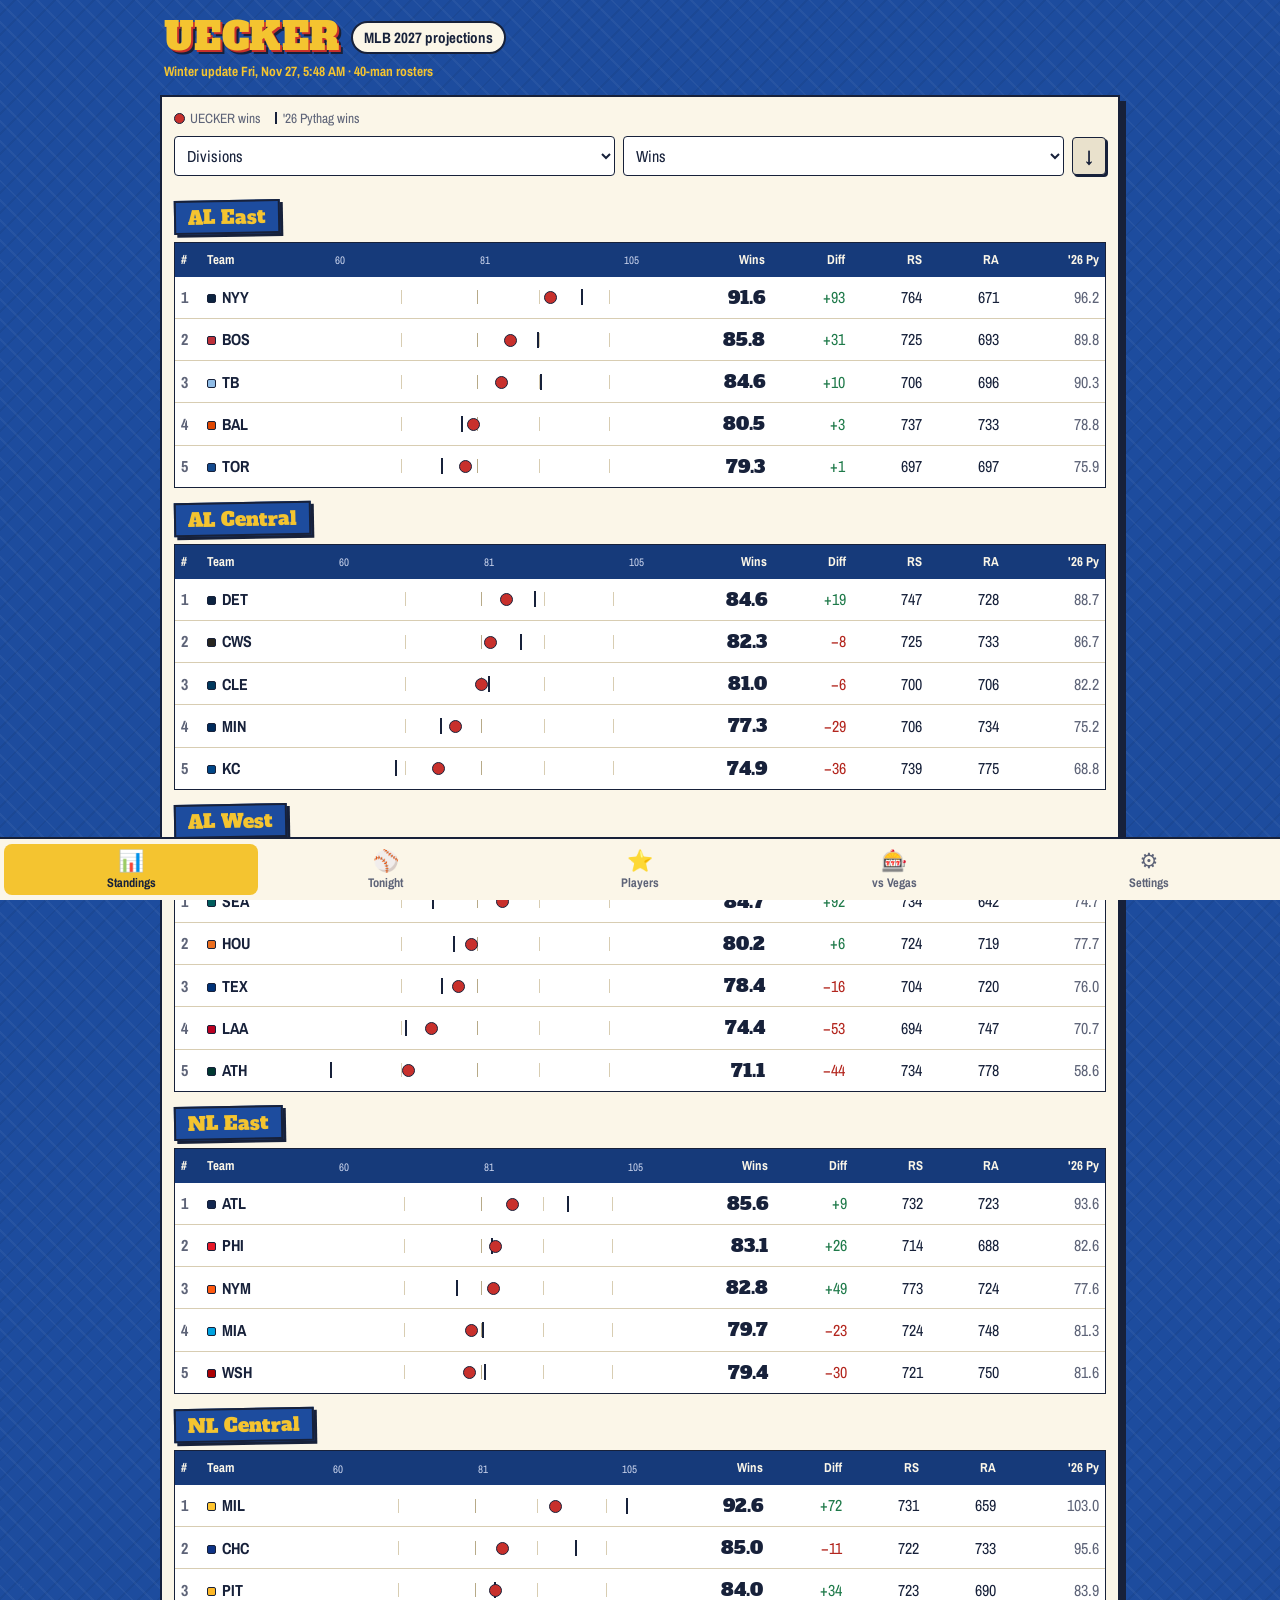
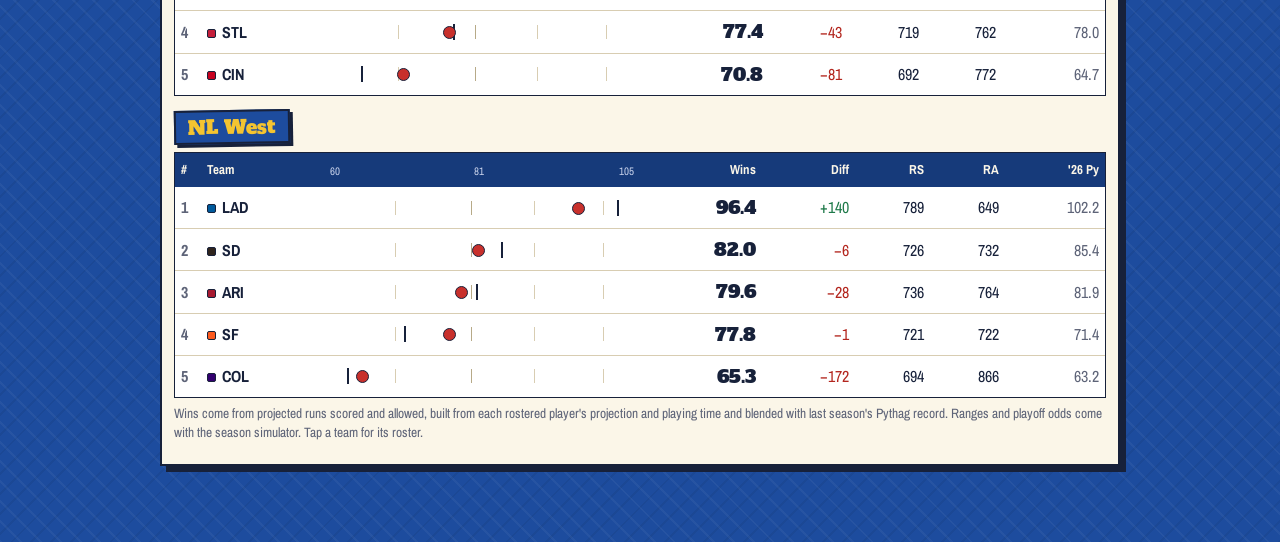
==== commit a8057a9a: "S14: fielding/baserunning/positional tests, app run breakdown S14-01 player-level FRV/BRV pass; S14-" ====
--- a/site/index.html
+++ b/site/index.html
@@ -144,6 +144,18 @@
 .bnav a[aria-current=page]{background:var(--yellow);color:var(--ink)}
 footer{max-width:980px;margin:18px auto 0;padding:0 14px;font-size:13px;color:#C9D3EC}
 td.nw{white-space:nowrap}
+
+/* ---------- run breakdown (S14) ---------- */
+.bdcm{font-family:var(--type);font-size:15px;margin:2px 0 8px;padding:6px 10px;background:var(--stock);border-left:4px solid var(--red)}
+.bd{border:1.5px solid var(--ink);background:#fff;padding:4px 10px}
+.bdr{display:grid;grid-template-columns:7.5em 1fr 4em;align-items:center;gap:8px;padding:5px 0;border-bottom:1px solid var(--rule)}
+.bdr:last-child{border-bottom:0}
+.bdr.tot{font-weight:700;border-top:1.5px solid var(--ink)}
+.bdk{font-weight:700;font-size:14.5px}
+.bdv{text-align:right;font-variant-numeric:tabular-nums;font-weight:700}
+.bdbar{position:relative;height:12px;background:linear-gradient(var(--rule),var(--rule)) center/1.5px 100% no-repeat}
+.bdbar i{position:absolute;top:0;bottom:0;border:1px solid var(--ink)}
+.bdbar i.p{background:var(--pos)}.bdbar i.n{background:var(--neg)}
 
 </style>
 </head>
@@ -301,6 +313,27 @@
 // ---------- player view
 const BALL = `<svg viewBox="0 0 40 40" aria-hidden="true"><circle cx="20" cy="20" r="17" fill="#FBF6E8" stroke="#17213A" stroke-width="2.5"/>
 <path d="M9 9c4 4 4 18 0 22M31 9c-4 4-4 18 0 22" fill="none" stroke="#C8302C" stroke-width="2" stroke-dasharray="2.5 2"/></svg>`;
+// run breakdown (S14): components from the export (p.bd = [[key, runs], ...]) and the one-line comment (p.cm)
+function breakdown(p) {
+  const bd = (p.bd || []).filter(x => x[1] !== null);
+  if (!bd.length) return '';
+  const lab = M.parts || {}, hit = p.k === 'hit';
+  const top = Math.max(10, ...bd.map(x => Math.abs(x[1])));
+  const rows = bd.map(([k, v]) => {
+    const w = Math.min(50, 50 * Math.abs(v) / top);
+    return `<div class="bdr"><span class="bdk">${esc(lab[k] || k)}</span>
+      <span class="bdbar" aria-hidden="true"><i class="${v < 0 ? 'n' : 'p'}" style="width:${w.toFixed(1)}%;${v < 0 ? 'right:50%' : 'left:50%'}"></i></span>
+      <span class="bdv ${v > 0.05 ? 'pos' : v < -0.05 ? 'neg' : ''}">${pm(v)}</span></div>`;
+  }).join('');
+  const note = hit
+    ? (bd.length === 1 ? 'Batting only for now. Fielding, baserunning and position are being tested and show here once they ship.'
+                       : 'Each piece in runs vs an average player over his projected playing time.')
+    : 'Each piece in runs vs an average pitcher over his projected batters faced. Strikeouts, walks and hit batters are each counted against an average ball in play, so Contact is quality per ball in play.';
+  return `<h2 class="sec">Run breakdown</h2>
+    ${p.cm ? `<p class="bdcm">${esc(p.cm)}</p>` : ''}
+    <div class="bd">${rows}<div class="bdr tot"><span class="bdk">Total</span><span class="bdbar"></span><span class="bdv">${pm(p.runs)}</span></div></div>
+    <p class="note">${note}</p>`;
+}
 function playerView(id) {
   const p = P.find(x => x.id === id);
   if (!p) return notFound();
@@ -324,6 +357,7 @@
       <div class="tile"><div class="k">${hit ? 'wOBA vs league' : 'RA9 vs league'}</div><div class="v">${hit ? s3(p.rate) : sgn(p.rate, 2)}</div><div class="s">${hit ? 'higher is better' : 'lower is better'}</div></div>
       <div class="tile"><div class="k">Projected ${hit ? 'PA' : 'batters faced'}</div><div class="v">${p.pt}</div><div class="s">${M.inputs.startsWith('winter') ? 'winter roster estimate' : 'opening-day roster'}</div></div>
     </div>
+    ${breakdown(p)}
     <h2 class="sec">Last three seasons</h2>
     <div class="cardback"><div class="tbl"><table><thead><tr>${head}</tr></thead><tbody>${rows || `<tr><td colspan="8" class="l">No MLB time 2024-26.</td></tr>`}${proj}</tbody></table></div>
       <div class="tv">${BALL}<span>${esc(p.tv)}</span></div></div>`;
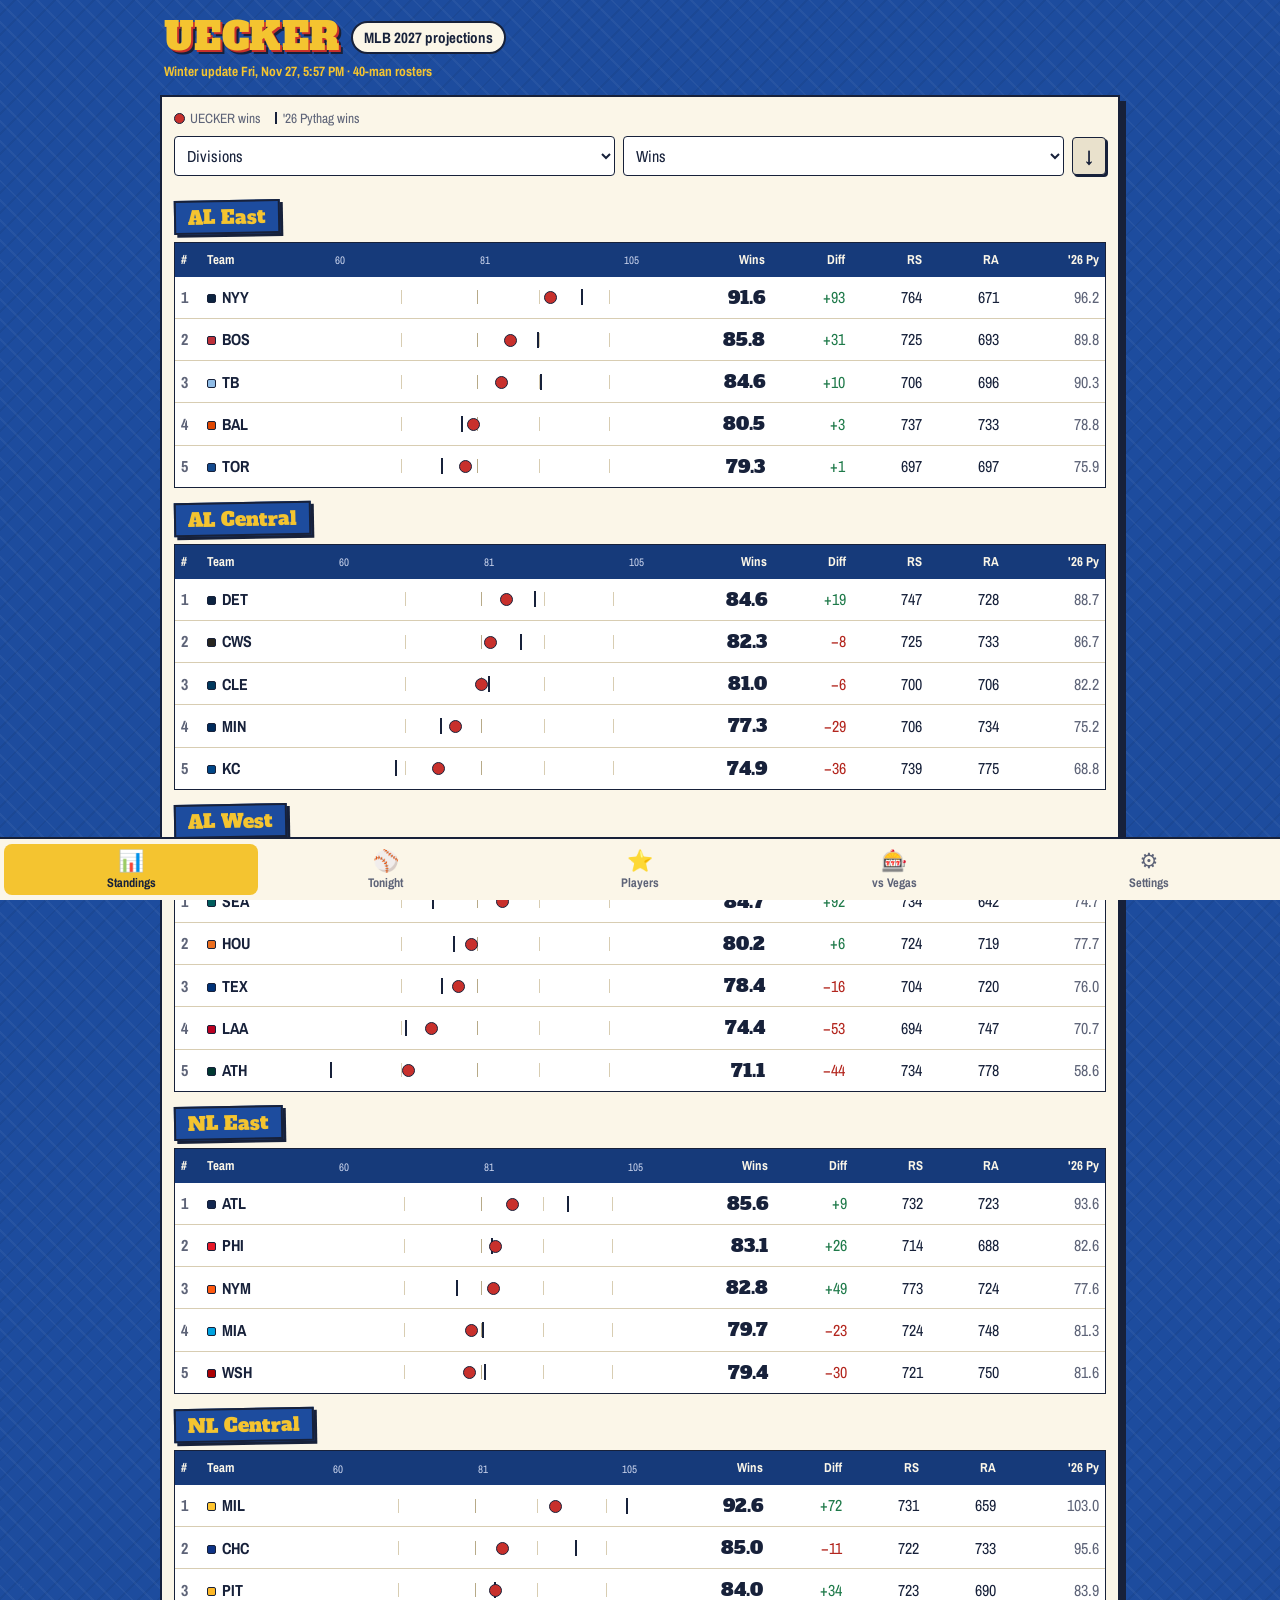
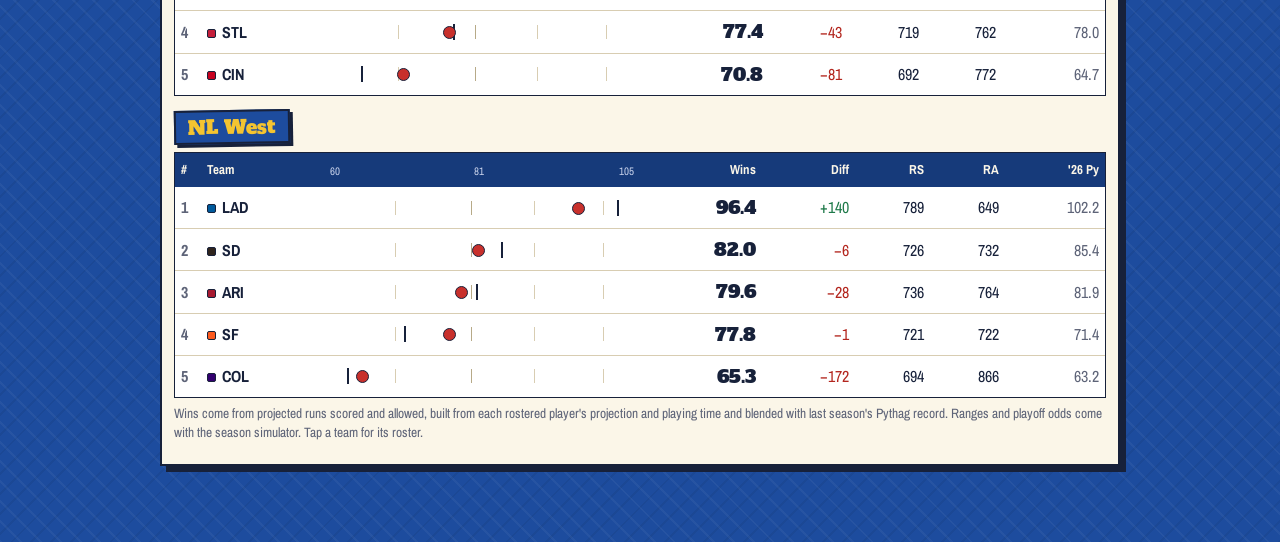
==== commit b82b4c4b: "S14: show hitter fielding/baserunning/position in app; drop team-level D1 Co-Authored-By: Claude Opu" ====
--- a/site/index.html
+++ b/site/index.html
@@ -264,7 +264,7 @@
         <option value="SP">SP</option><option value="RP">RP</option>${['C','1B','2B','3B','SS','LF','CF','RF','DH'].map(x => `<option>${x}</option>`).join('')}</select>
       <select id="mf" aria-label="Minimum playing time"><option value="0">Any playing time</option><option value="100">100+ PA or BF</option><option value="300">300+ PA or BF</option><option value="500">500+ PA or BF</option></select>
       <span class="count" id="count"></span></div><div id="pt"></div><button class="btn more" id="more">Show 50 more</button>
-      <p class="note">Runs = projected runs vs an average player over his projected playing time: runs created for hitters, runs saved for pitchers. Per season = the same per 600 PA or 200 IP. Tap a header to sort.</p>`;
+      <p class="note">Runs = projected runs vs an average player over his projected playing time: hitters count batting, baserunning, fielding and position; pitchers count runs saved. Per season = the same per 600 PA or 200 IP. Tap a header to sort.</p>`;
   $('#q').value = pl.q; $('#tf').value = pl.team; $('#pf').value = pl.pos; $('#mf').value = pl.min;
   const draw = () => {
     const k = norm(pl.q.trim());
@@ -326,8 +326,8 @@
       <span class="bdv ${v > 0.05 ? 'pos' : v < -0.05 ? 'neg' : ''}">${pm(v)}</span></div>`;
   }).join('');
   const note = hit
-    ? (bd.length === 1 ? 'Batting only for now. Fielding, baserunning and position are being tested and show here once they ship.'
-                       : 'Each piece in runs vs an average player over his projected playing time.')
+    ? (bd.length === 1 ? 'Batting only for now.'
+                       : 'Each piece in runs vs an average player over his projected playing time. Position credits harder spots (catcher, shortstop) and charges easier ones (first base, DH). Team win totals use batting only: fielding and baserunning did not improve them in testing.')
     : 'Each piece in runs vs an average pitcher over his projected batters faced. Strikeouts, walks and hit batters are each counted against an average ball in play, so Contact is quality per ball in play.';
   return `<h2 class="sec">Run breakdown</h2>
     ${p.cm ? `<p class="bdcm">${esc(p.cm)}</p>` : ''}
@@ -391,7 +391,7 @@
     <ul><li>${esc(L.wins)}</li><li>${esc(L.hit)}</li><li>${esc(L.pit)}</li><li>${esc(L.pt)}</li></ul>
     <p>Data built ${esc(new Date(M.built).toLocaleString())}.</p>
     <h3>Glossary</h3><dl>
-     <dt>Runs (vs average)</dt><dd>Projected runs above an average player over his projected playing time: runs created for hitters, runs saved for pitchers. 0 is average.</dd>
+     <dt>Runs (vs average)</dt><dd>Projected runs above an average player over his projected playing time: hitters count batting, baserunning, fielding and position; pitchers count runs saved. 0 is average.</dd>
      <dt>Per season</dt><dd>The same per 600 plate appearances (hitters) or 200 innings (pitchers).</dd>
      <dt>PA, BF</dt><dd>Plate appearances; batters faced.</dd>
      <dt>wOBA vs league</dt><dd>Weighted on-base average minus the league's (+.020 is 20 points better).</dd>
